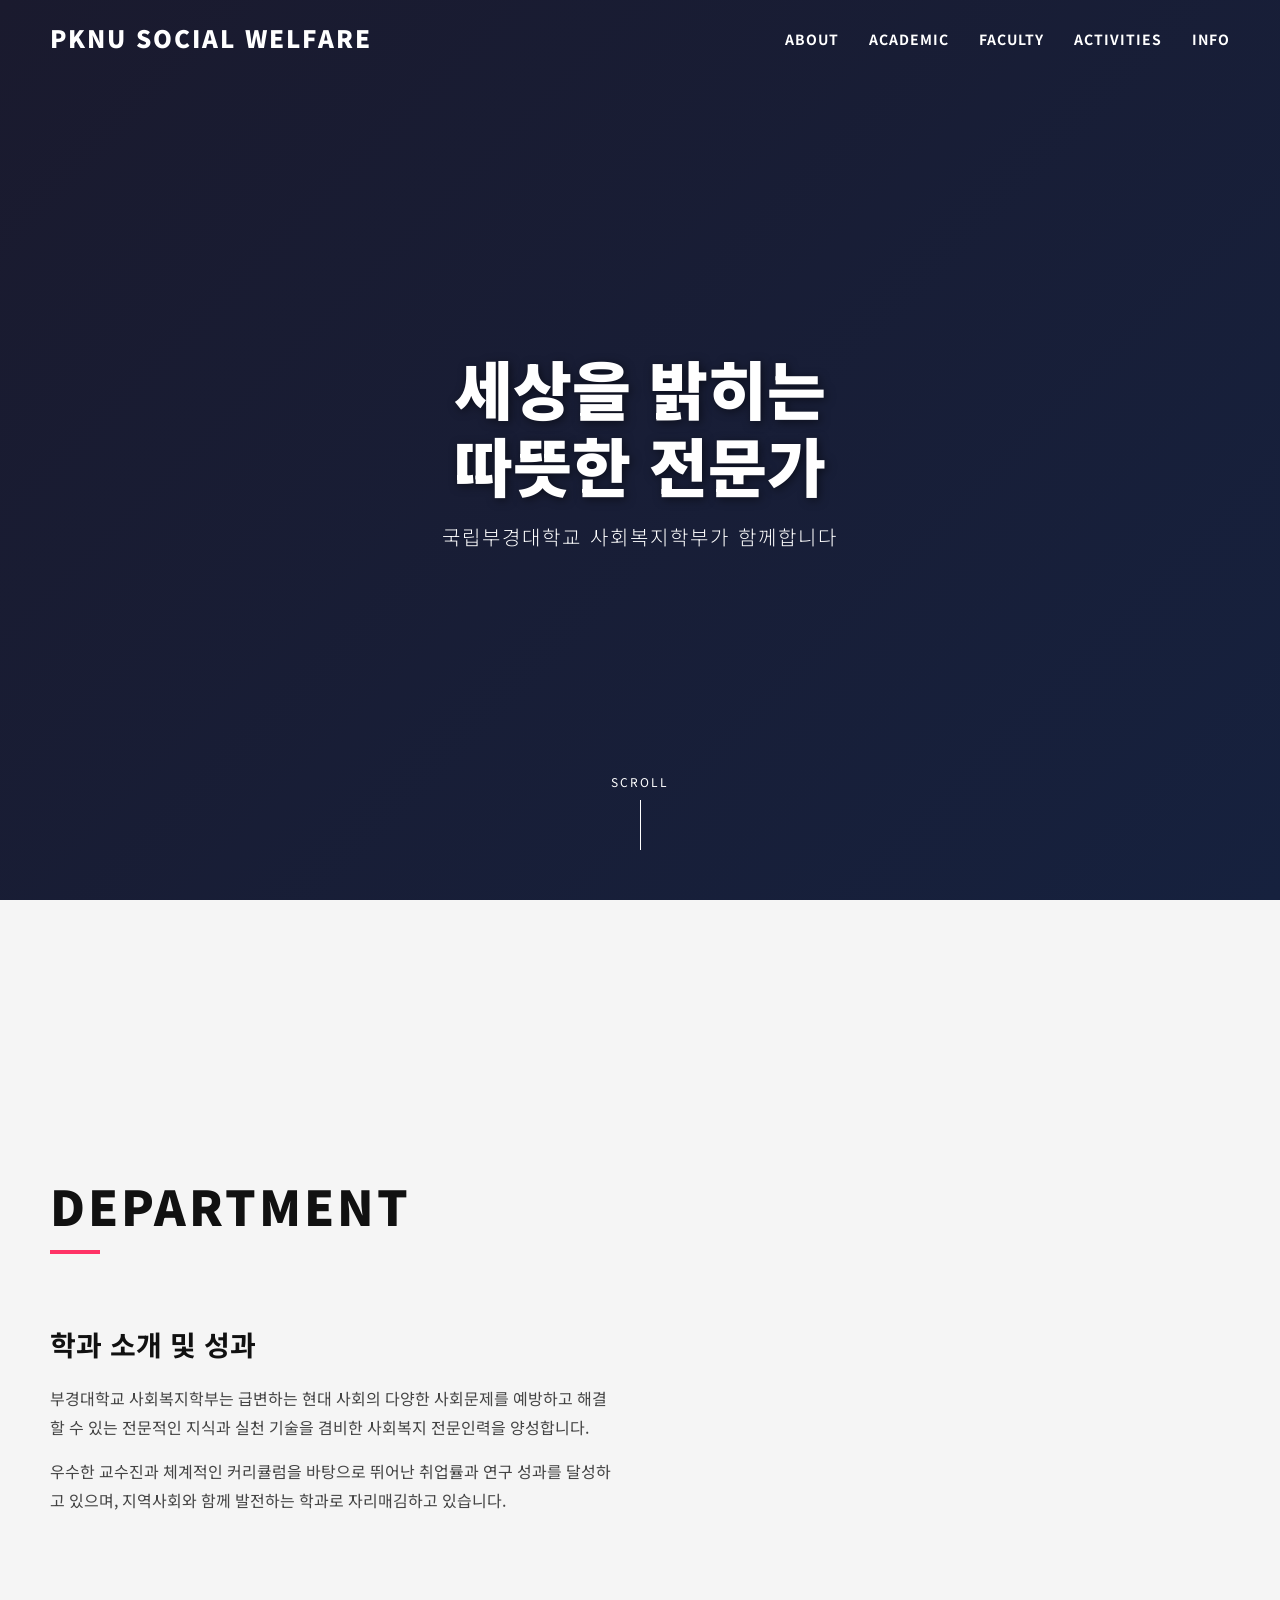
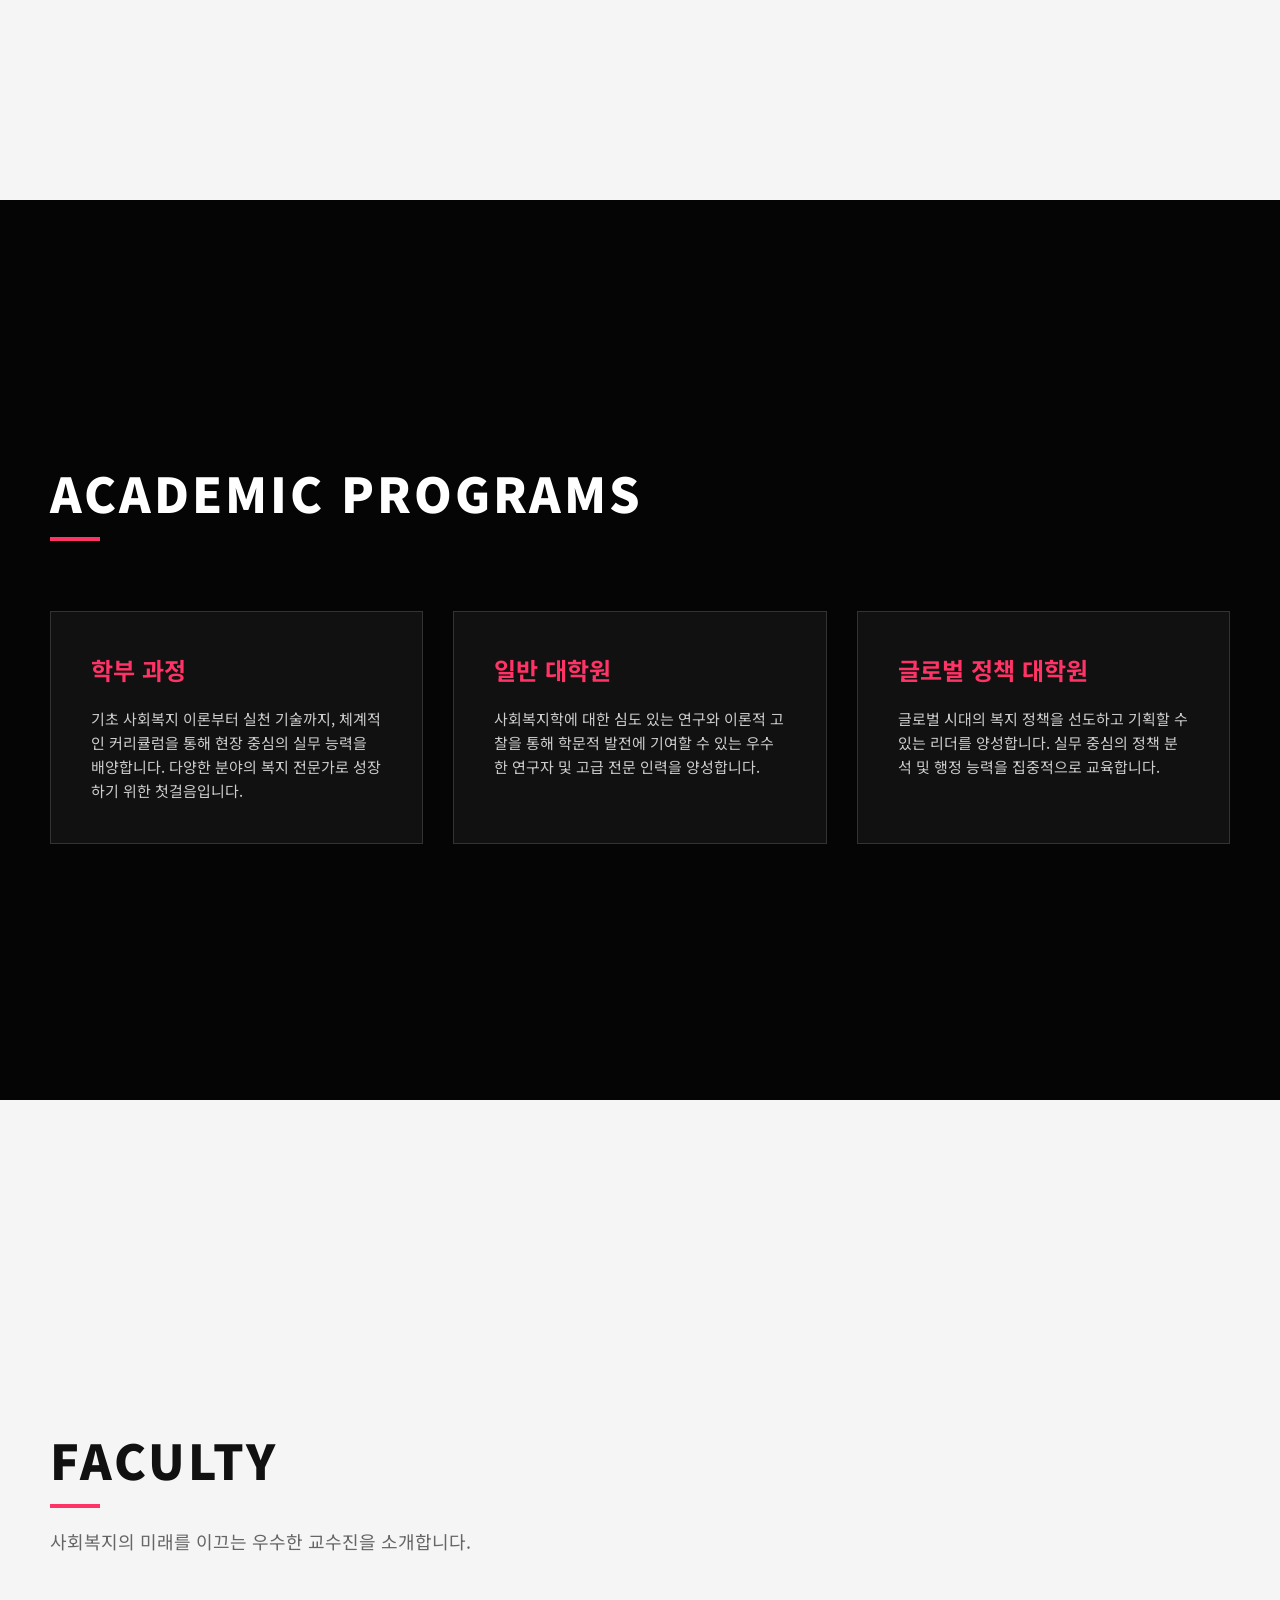
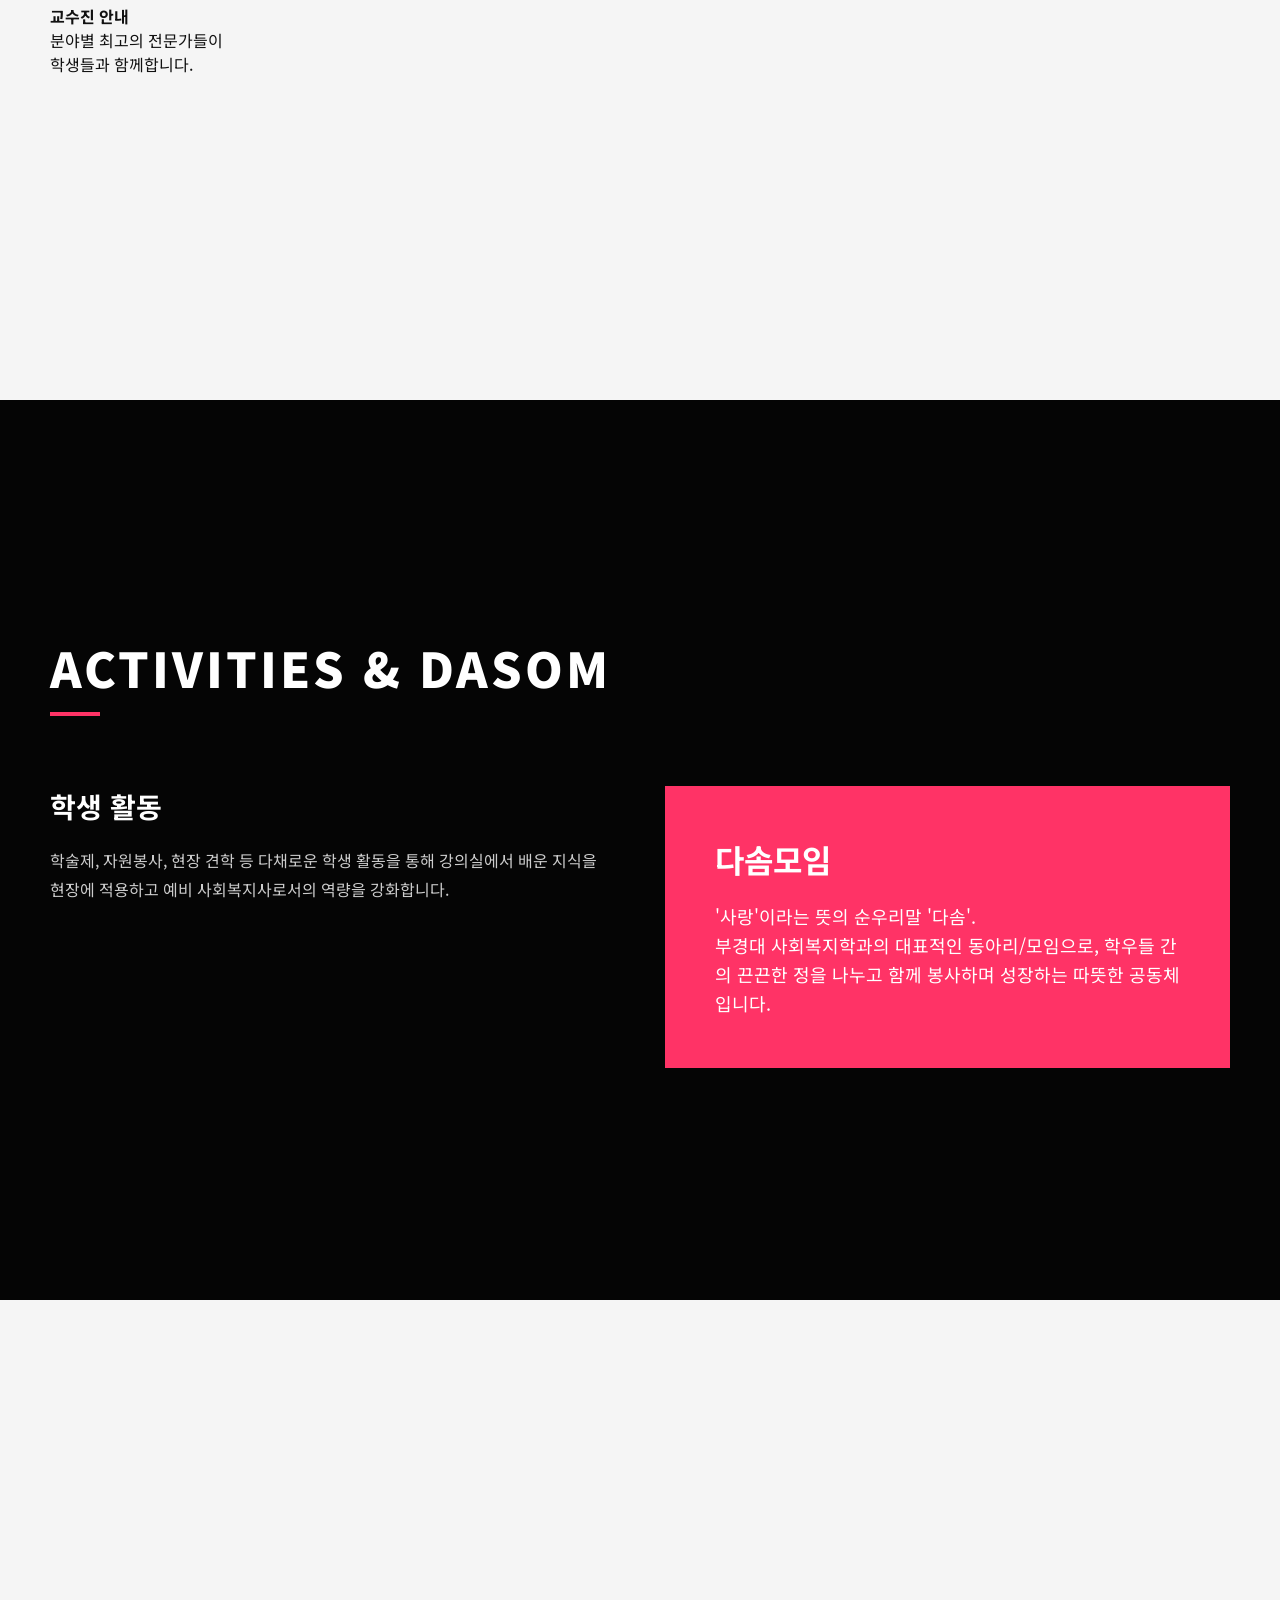
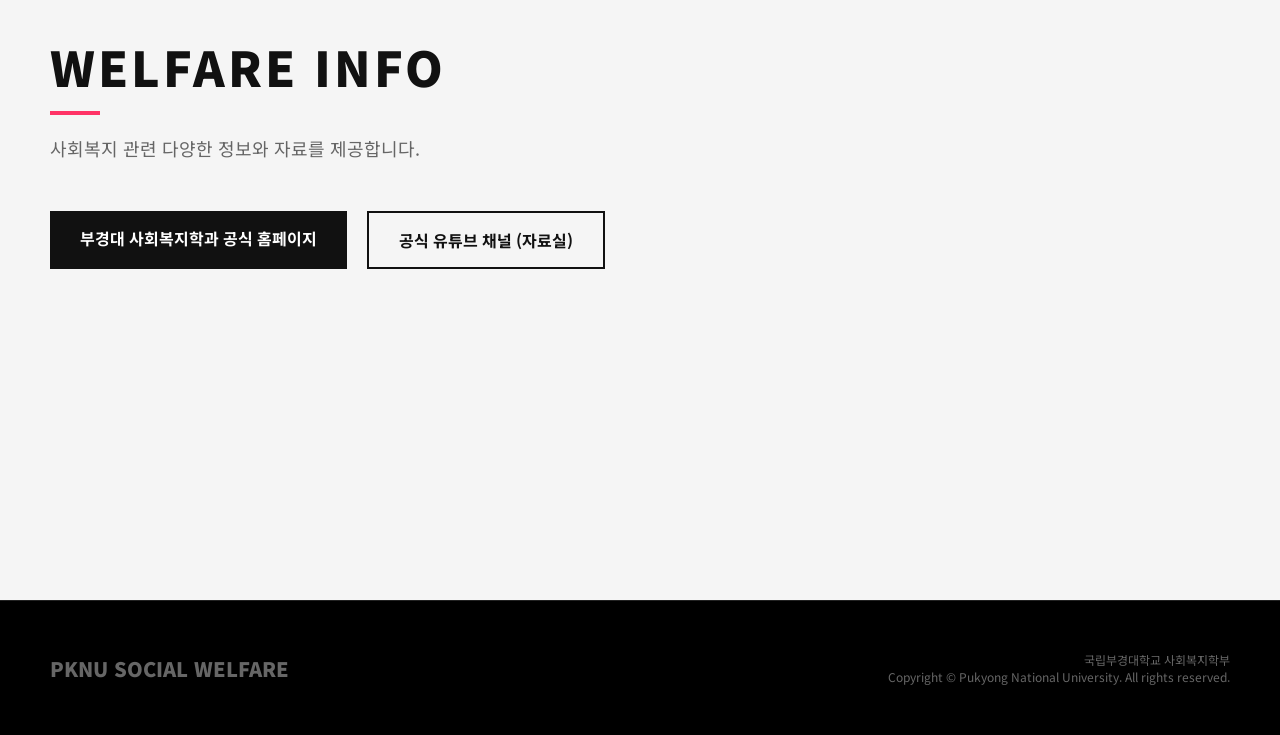
==== index.html @ 61a60b7b "Add files via upload" ====
<!DOCTYPE html>
<html lang="ko">
<head>
    <meta charset="UTF-8">
    <meta name="viewport" content="width=device-width, initial-scale=1.0">
    <title>부경대학교 사회복지학부</title>
    <link rel="stylesheet" href="styles.css">
    <link href="https://fonts.googleapis.com/css2?family=Noto+Sans+KR:wght@300;400;700;900&display=swap" rel="stylesheet">
</head>
<body>
    <header id="header">
        <div class="logo">
            <a href="#">PKNU SOCIAL WELFARE</a>
        </div>
        <nav>
            <ul>
                <li><a href="#about">ABOUT</a></li>
                <li><a href="#academic">ACADEMIC</a></li>
                <li><a href="#faculty">FACULTY</a></li>
                <li><a href="#activities">ACTIVITIES</a></li>
                <li><a href="#info">INFO</a></li>
            </ul>
        </nav>
    </header>

    <section id="hero" class="section dark-section">
        <div class="hero-content">
            <h1>세상을 밝히는<br>따뜻한 전문가</h1>
            <p>국립부경대학교 사회복지학부가 함께합니다</p>
            <div class="scroll-indicator">
                <span>SCROLL</span>
                <div class="line"></div>
            </div>
        </div>
    </section>

    <section id="about" class="section light-section">
        <div class="container">
            <h2 class="section-title">DEPARTMENT</h2>
            <div class="content-grid">
                <div class="text-block">
                    <h3>학과 소개 및 성과</h3>
                    <p>부경대학교 사회복지학부는 급변하는 현대 사회의 다양한 사회문제를 예방하고 해결할 수 있는 전문적인 지식과 실천 기술을 겸비한 사회복지 전문인력을 양성합니다.</p>
                    <p>우수한 교수진과 체계적인 커리큘럼을 바탕으로 뛰어난 취업률과 연구 성과를 달성하고 있으며, 지역사회와 함께 발전하는 학과로 자리매김하고 있습니다.</p>
                </div>
            </div>
        </div>
    </section>

    <section id="academic" class="section dark-section">
        <div class="container">
            <h2 class="section-title">ACADEMIC PROGRAMS</h2>
            <div class="cards">
                <div class="card">
                    <h3>학부 과정</h3>
                    <p>기초 사회복지 이론부터 실천 기술까지, 체계적인 커리큘럼을 통해 현장 중심의 실무 능력을 배양합니다. 다양한 분야의 복지 전문가로 성장하기 위한 첫걸음입니다.</p>
                </div>
                <div class="card">
                    <h3>일반 대학원</h3>
                    <p>사회복지학에 대한 심도 있는 연구와 이론적 고찰을 통해 학문적 발전에 기여할 수 있는 우수한 연구자 및 고급 전문 인력을 양성합니다.</p>
                </div>
                <div class="card">
                    <h3>글로벌 정책 대학원</h3>
                    <p>글로벌 시대의 복지 정책을 선도하고 기획할 수 있는 리더를 양성합니다. 실무 중심의 정책 분석 및 행정 능력을 집중적으로 교육합니다.</p>
                </div>
            </div>
        </div>
    </section>

    <section id="faculty" class="section light-section">
        <div class="container">
            <h2 class="section-title">FACULTY</h2>
            <p class="section-subtitle">사회복지의 미래를 이끄는 우수한 교수진을 소개합니다.</p>
            <div class="faculty-grid">
                <div class="faculty-member">
                    <h4>교수진 안내</h4>
                    <p>분야별 최고의 전문가들이<br>학생들과 함께합니다.</p>
                </div>
            </div>
        </div>
    </section>

    <section id="activities" class="section dark-section">
        <div class="container">
            <h2 class="section-title">ACTIVITIES & DASOM</h2>
            <div class="content-split">
                <div class="split-left">
                    <h3>학생 활동</h3>
                    <p>학술제, 자원봉사, 현장 견학 등 다채로운 학생 활동을 통해 강의실에서 배운 지식을 현장에 적용하고 예비 사회복지사로서의 역량을 강화합니다.</p>
                </div>
                <div class="split-right highlight-box">
                    <h3>다솜모임</h3>
                    <p>'사랑'이라는 뜻의 순우리말 '다솜'.<br>부경대 사회복지학과의 대표적인 동아리/모임으로, 학우들 간의 끈끈한 정을 나누고 함께 봉사하며 성장하는 따뜻한 공동체입니다.</p>
                </div>
            </div>
        </div>
    </section>

    <section id="info" class="section light-section">
        <div class="container">
            <h2 class="section-title">WELFARE INFO</h2>
            <p class="section-subtitle">사회복지 관련 다양한 정보와 자료를 제공합니다.</p>
            <div class="info-links">
                <a href="https://icms.pknu.ac.kr/ps1/1" target="_blank" class="btn">부경대 사회복지학과 공식 홈페이지</a>
                <a href="https://www.youtube.com/@ps1pknu" target="_blank" class="btn btn-outline">공식 유튜브 채널 (자료실)</a>
            </div>
        </div>
    </section>

    <footer>
        <div class="footer-content">
            <div class="footer-logo">PKNU SOCIAL WELFARE</div>
            <div class="footer-info">
                <p>국립부경대학교 사회복지학부</p>
                <p>Copyright © Pukyong National University. All rights reserved.</p>
            </div>
        </div>
    </footer>

    <script src="script.js"></script>
</body>
</html>
---- styles.css ----
* {
    margin: 0;
    padding: 0;
    box-sizing: border-box;
    font-family: 'Noto Sans KR', sans-serif;
}

body {
    background-color: #000;
    color: #fff;
    overflow-x: hidden;
}

a {
    text-decoration: none;
    color: inherit;
}

/* Header */
header {
    position: fixed;
    top: 0;
    width: 100%;
    padding: 20px 50px;
    display: flex;
    justify-content: space-between;
    align-items: center;
    z-index: 1000;
    transition: background 0.3s, padding 0.3s;
}

header.scrolled {
    background-color: rgba(0, 0, 0, 0.9);
    padding: 15px 50px;
    border-bottom: 1px solid #333;
}

.logo a {
    font-size: 24px;
    font-weight: 900;
    letter-spacing: 2px;
}

nav ul {
    list-style: none;
    display: flex;
    gap: 30px;
}

nav ul li a {
    font-size: 14px;
    font-weight: 700;
    letter-spacing: 1px;
    position: relative;
    padding-bottom: 5px;
}

nav ul li a::after {
    content: '';
    position: absolute;
    bottom: 0;
    left: 0;
    width: 0;
    height: 2px;
    background-color: #ff3366;
    transition: width 0.3s ease;
}

nav ul li a:hover::after {
    width: 100%;
}

/* Sections */
.section {
    min-height: 100vh;
    padding: 100px 50px;
    display: flex;
    flex-direction: column;
    justify-content: center;
}

.dark-section {
    background-color: #050505;
    color: #fff;
}

.light-section {
    background-color: #f5f5f5;
    color: #111;
}

.container {
    max-width: 1200px;
    margin: 0 auto;
    width: 100%;
}

.section-title {
    font-size: 48px;
    font-weight: 900;
    margin-bottom: 20px;
    letter-spacing: 3px;
    position: relative;
    display: inline-block;
}

.section-title::after {
    content: '';
    display: block;
    width: 50px;
    height: 4px;
    background-color: #ff3366;
    margin-top: 10px;
}

.section-subtitle {
    font-size: 18px;
    margin-bottom: 50px;
    color: #666;
}

/* Hero Section */
#hero {
    position: relative;
    background: linear-gradient(135deg, #1a1a2e 0%, #16213e 100%);
    text-align: center;
}

.hero-content h1 {
    font-size: 64px;
    font-weight: 900;
    line-height: 1.2;
    margin-bottom: 20px;
    text-shadow: 2px 2px 10px rgba(0,0,0,0.5);
}

.hero-content p {
    font-size: 20px;
    font-weight: 300;
    letter-spacing: 2px;
}

.scroll-indicator {
    position: absolute;
    bottom: 50px;
    left: 50%;
    transform: translateX(-50%);
    display: flex;
    flex-direction: column;
    align-items: center;
    gap: 10px;
}

.scroll-indicator span {
    font-size: 12px;
    letter-spacing: 2px;
}

.scroll-indicator .line {
    width: 1px;
    height: 50px;
    background-color: #fff;
    animation: scroll 2s infinite;
}

@keyframes scroll {
    0% { transform: scaleY(0); transform-origin: top; }
    50% { transform: scaleY(1); transform-origin: top; }
    50.1% { transform: scaleY(1); transform-origin: bottom; }
    100% { transform: scaleY(0); transform-origin: bottom; }
}

/* Cards (Academic) */
.cards {
    display: grid;
    grid-template-columns: repeat(auto-fit, minmax(300px, 1fr));
    gap: 30px;
    margin-top: 50px;
}

.card {
    background-color: #111;
    padding: 40px;
    border: 1px solid #333;
    transition: transform 0.3s, border-color 0.3s;
}

.card:hover {
    transform: translateY(-10px);
    border-color: #ff3366;
}

.card h3 {
    font-size: 24px;
    margin-bottom: 20px;
    color: #ff3366;
}

.card p {
    font-size: 15px;
    line-height: 1.6;
    color: #ccc;
}

/* Content Grid & Split */
.content-grid, .content-split {
    display: grid;
    grid-template-columns: 1fr 1fr;
    gap: 50px;
    margin-top: 50px;
}

.text-block h3, .split-left h3 {
    font-size: 28px;
    margin-bottom: 20px;
}

.text-block p, .split-left p {
    font-size: 16px;
    line-height: 1.8;
    margin-bottom: 15px;
    color: #444;
}

.dark-section .split-left p {
    color: #ccc;
}

.highlight-box {
    background-color: #ff3366;
    color: #fff;
    padding: 50px;
    display: flex;
    flex-direction: column;
    justify-content: center;
}

.highlight-box h3 {
    font-size: 32px;
    margin-bottom: 20px;
}

.highlight-box p {
    font-size: 18px;
    line-height: 1.6;
}

/* Info Links */
.info-links {
    display: flex;
    gap: 20px;
    margin-top: 30px;
}

.btn {
    display: inline-block;
    padding: 15px 30px;
    background-color: #111;
    color: #fff;
    font-weight: 700;
    transition: background 0.3s;
}

.btn:hover {
    background-color: #ff3366;
}

.btn-outline {
    background-color: transparent;
    border: 2px solid #111;
    color: #111;
}

.btn-outline:hover {
    background-color: #111;
    color: #fff;
}

/* Footer */
footer {
    background-color: #000;
    padding: 50px;
    border-top: 1px solid #222;
}

.footer-content {
    max-width: 1200px;
    margin: 0 auto;
    display: flex;
    justify-content: space-between;
    align-items: center;
}

.footer-logo {
    font-size: 20px;
    font-weight: 900;
    color: #666;
}

.footer-info p {
    font-size: 12px;
    color: #666;
    text-align: right;
}

@media (max-width: 768px) {
    .content-grid, .content-split {
        grid-template-columns: 1fr;
    }
    .hero-content h1 {
        font-size: 40px;
    }
    nav ul {
        display: none; /* simple mobile */
    }
}
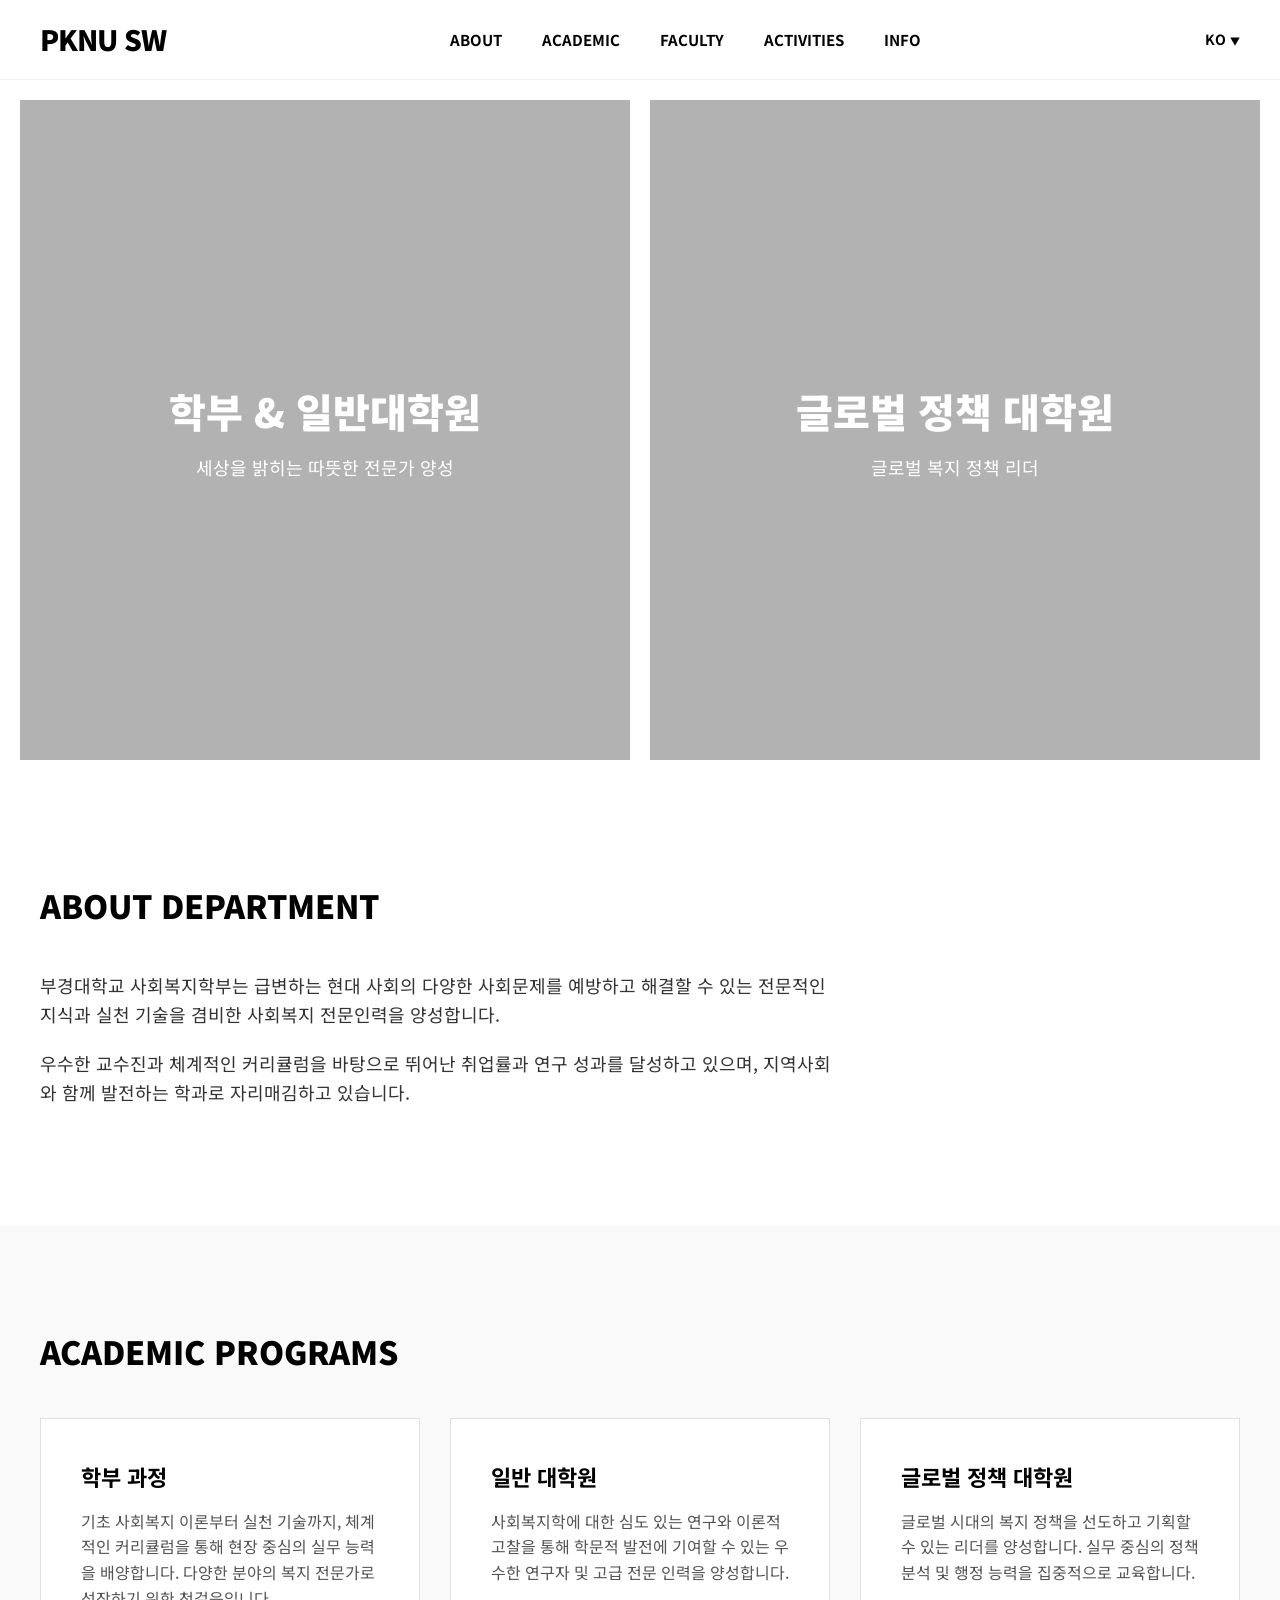
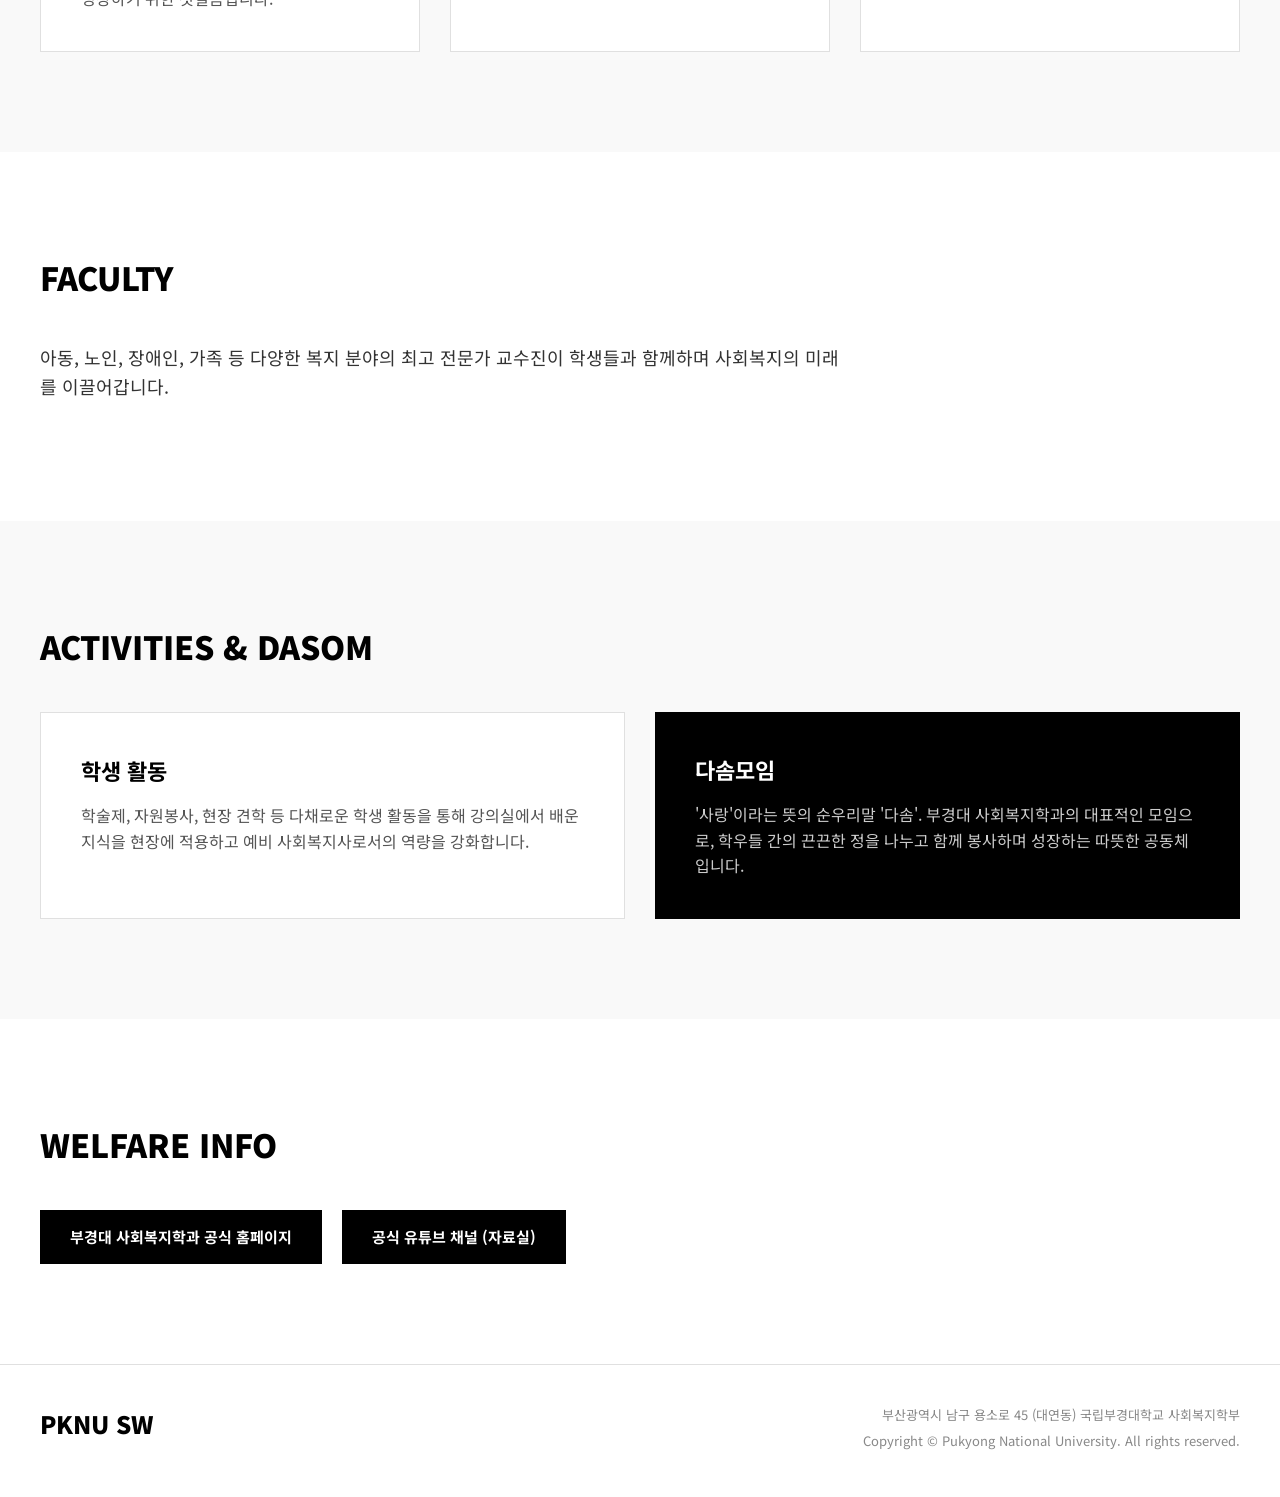
==== commit 343832b9: "Add files via upload" ====
--- a/index.html
+++ b/index.html
@@ -3,14 +3,15 @@
 <head>
     <meta charset="UTF-8">
     <meta name="viewport" content="width=device-width, initial-scale=1.0">
-    <title>부경대학교 사회복지학부</title>
+    <title>부경대학교 사회복지학과</title>
     <link rel="stylesheet" href="styles.css">
-    <link href="https://fonts.googleapis.com/css2?family=Noto+Sans+KR:wght@300;400;700;900&display=swap" rel="stylesheet">
+    <link href="https://fonts.googleapis.com/css2?family=Noto+Sans+KR:wght@400;700;900&display=swap" rel="stylesheet">
 </head>
 <body>
+    <!-- Header -->
     <header id="header">
         <div class="logo">
-            <a href="#">PKNU SOCIAL WELFARE</a>
+            <a href="#">PKNU SW</a>
         </div>
         <nav>
             <ul>
@@ -21,36 +22,43 @@
                 <li><a href="#info">INFO</a></li>
             </ul>
         </nav>
+        <div class="lang">
+            <a href="#">KO <span>▼</span></a>
+        </div>
     </header>
 
-    <section id="hero" class="section dark-section">
-        <div class="hero-content">
-            <h1>세상을 밝히는<br>따뜻한 전문가</h1>
-            <p>국립부경대학교 사회복지학부가 함께합니다</p>
-            <div class="scroll-indicator">
-                <span>SCROLL</span>
-                <div class="line"></div>
+    <!-- Main Visual Grid (YG Style) -->
+    <section id="visual" class="hero-grid">
+        <div class="hero-item left-item">
+            <div class="hero-text">
+                <h2>학부 & 일반대학원</h2>
+                <p>세상을 밝히는 따뜻한 전문가 양성</p>
+            </div>
+        </div>
+        <div class="hero-item right-item">
+            <div class="hero-text">
+                <h2>글로벌 정책 대학원</h2>
+                <p>글로벌 복지 정책 리더</p>
             </div>
         </div>
     </section>
 
-    <section id="about" class="section light-section">
+    <!-- About Section -->
+    <section id="about" class="section">
         <div class="container">
-            <h2 class="section-title">DEPARTMENT</h2>
-            <div class="content-grid">
-                <div class="text-block">
-                    <h3>학과 소개 및 성과</h3>
-                    <p>부경대학교 사회복지학부는 급변하는 현대 사회의 다양한 사회문제를 예방하고 해결할 수 있는 전문적인 지식과 실천 기술을 겸비한 사회복지 전문인력을 양성합니다.</p>
-                    <p>우수한 교수진과 체계적인 커리큘럼을 바탕으로 뛰어난 취업률과 연구 성과를 달성하고 있으며, 지역사회와 함께 발전하는 학과로 자리매김하고 있습니다.</p>
-                </div>
+            <h2 class="section-title">ABOUT DEPARTMENT</h2>
+            <div class="content-text">
+                <p>부경대학교 사회복지학부는 급변하는 현대 사회의 다양한 사회문제를 예방하고 해결할 수 있는 전문적인 지식과 실천 기술을 겸비한 사회복지 전문인력을 양성합니다.</p>
+                <p>우수한 교수진과 체계적인 커리큘럼을 바탕으로 뛰어난 취업률과 연구 성과를 달성하고 있으며, 지역사회와 함께 발전하는 학과로 자리매김하고 있습니다.</p>
             </div>
         </div>
     </section>
 
-    <section id="academic" class="section dark-section">
+    <!-- Academic Section -->
+    <section id="academic" class="section bg-light">
         <div class="container">
             <h2 class="section-title">ACADEMIC PROGRAMS</h2>
-            <div class="cards">
+            <div class="grid-3">
                 <div class="card">
                     <h3>학부 과정</h3>
                     <p>기초 사회복지 이론부터 실천 기술까지, 체계적인 커리큘럼을 통해 현장 중심의 실무 능력을 배양합니다. 다양한 분야의 복지 전문가로 성장하기 위한 첫걸음입니다.</p>
@@ -67,51 +75,52 @@
         </div>
     </section>
 
-    <section id="faculty" class="section light-section">
+    <!-- Faculty Section -->
+    <section id="faculty" class="section">
         <div class="container">
             <h2 class="section-title">FACULTY</h2>
-            <p class="section-subtitle">사회복지의 미래를 이끄는 우수한 교수진을 소개합니다.</p>
-            <div class="faculty-grid">
-                <div class="faculty-member">
-                    <h4>교수진 안내</h4>
-                    <p>분야별 최고의 전문가들이<br>학생들과 함께합니다.</p>
+            <div class="faculty-wrapper">
+                <div class="content-text">
+                    <p>아동, 노인, 장애인, 가족 등 다양한 복지 분야의 최고 전문가 교수진이 학생들과 함께하며 사회복지의 미래를 이끌어갑니다.</p>
                 </div>
             </div>
         </div>
     </section>
 
-    <section id="activities" class="section dark-section">
+    <!-- Activities & Dasom -->
+    <section id="activities" class="section bg-light">
         <div class="container">
             <h2 class="section-title">ACTIVITIES & DASOM</h2>
-            <div class="content-split">
-                <div class="split-left">
+            <div class="grid-2">
+                <div class="card">
                     <h3>학생 활동</h3>
                     <p>학술제, 자원봉사, 현장 견학 등 다채로운 학생 활동을 통해 강의실에서 배운 지식을 현장에 적용하고 예비 사회복지사로서의 역량을 강화합니다.</p>
                 </div>
-                <div class="split-right highlight-box">
+                <div class="card dark-card">
                     <h3>다솜모임</h3>
-                    <p>'사랑'이라는 뜻의 순우리말 '다솜'.<br>부경대 사회복지학과의 대표적인 동아리/모임으로, 학우들 간의 끈끈한 정을 나누고 함께 봉사하며 성장하는 따뜻한 공동체입니다.</p>
+                    <p>'사랑'이라는 뜻의 순우리말 '다솜'. 부경대 사회복지학과의 대표적인 모임으로, 학우들 간의 끈끈한 정을 나누고 함께 봉사하며 성장하는 따뜻한 공동체입니다.</p>
                 </div>
             </div>
         </div>
     </section>
 
-    <section id="info" class="section light-section">
+    <!-- Info Section -->
+    <section id="info" class="section">
         <div class="container">
             <h2 class="section-title">WELFARE INFO</h2>
-            <p class="section-subtitle">사회복지 관련 다양한 정보와 자료를 제공합니다.</p>
             <div class="info-links">
                 <a href="https://icms.pknu.ac.kr/ps1/1" target="_blank" class="btn">부경대 사회복지학과 공식 홈페이지</a>
-                <a href="https://www.youtube.com/@ps1pknu" target="_blank" class="btn btn-outline">공식 유튜브 채널 (자료실)</a>
+                <a href="https://www.youtube.com/@ps1pknu" target="_blank" class="btn">공식 유튜브 채널 (자료실)</a>
             </div>
         </div>
     </section>
 
+    <!-- Footer -->
     <footer>
         <div class="footer-content">
-            <div class="footer-logo">PKNU SOCIAL WELFARE</div>
+            <div class="footer-logo">PKNU SW</div>
             <div class="footer-info">
-                <p>국립부경대학교 사회복지학부</p>
+                <p>부산광역시 남구 용소로 45 (대연동) 국립부경대학교 사회복지학부</p>
                 <p>Copyright © Pukyong National University. All rights reserved.</p>
             </div>
         </div>
--- a/styles.css
+++ b/styles.css
@@ -6,9 +6,9 @@
 }
 
 body {
-    background-color: #000;
-    color: #fff;
-    overflow-x: hidden;
+    background-color: #ffffff;
+    color: #000000;
+    line-height: 1.6;
 }
 
 a {
@@ -21,296 +21,235 @@
     position: fixed;
     top: 0;
     width: 100%;
-    padding: 20px 50px;
+    height: 80px;
+    background-color: #ffffff;
     display: flex;
     justify-content: space-between;
     align-items: center;
+    padding: 0 40px;
     z-index: 1000;
-    transition: background 0.3s, padding 0.3s;
-}
-
-header.scrolled {
-    background-color: rgba(0, 0, 0, 0.9);
-    padding: 15px 50px;
-    border-bottom: 1px solid #333;
+    border-bottom: 1px solid #f0f0f0;
 }
 
 .logo a {
-    font-size: 24px;
-    font-weight: 900;
-    letter-spacing: 2px;
+    font-size: 28px;
+    font-weight: 900;
+    letter-spacing: -1px;
+}
+
+nav {
+    flex: 1;
+    display: flex;
+    justify-content: center;
 }
 
 nav ul {
     list-style: none;
     display: flex;
+    gap: 40px;
+}
+
+nav ul li a {
+    font-size: 15px;
+    font-weight: 700;
+    text-transform: uppercase;
+}
+
+nav ul li a:hover {
+    color: #666;
+}
+
+.lang {
+    font-size: 14px;
+    font-weight: 700;
+}
+
+.lang span {
+    font-size: 10px;
+}
+
+/* Hero Grid (YG Style) */
+.hero-grid {
+    display: flex;
+    margin-top: 80px; /* offset for fixed header */
+    height: 700px;
+    gap: 20px;
+    padding: 20px;
+}
+
+.hero-item {
+    flex: 1;
+    position: relative;
+    background-color: #f5f5f5;
+    display: flex;
+    align-items: center;
+    justify-content: center;
+    overflow: hidden;
+    background-size: cover;
+    background-position: center;
+}
+
+/* Placeholders for images since we don't have real photos */
+.left-item {
+    background: linear-gradient(rgba(0,0,0,0.3), rgba(0,0,0,0.3)), url('https://images.unsplash.com/photo-1523050854058-8df90110c9f1?auto=format&fit=crop&q=80');
+    background-size: cover;
+    background-position: center;
+}
+
+.right-item {
+    background: linear-gradient(rgba(0,0,0,0.3), rgba(0,0,0,0.3)), url('https://images.unsplash.com/photo-1523240795612-9a054b0db644?auto=format&fit=crop&q=80');
+    background-size: cover;
+    background-position: center;
+}
+
+.hero-text {
+    text-align: center;
+    color: #fff;
+    z-index: 2;
+}
+
+.hero-text h2 {
+    font-size: 40px;
+    font-weight: 900;
+    margin-bottom: 10px;
+    text-transform: uppercase;
+}
+
+.hero-text p {
+    font-size: 18px;
+    font-weight: 400;
+}
+
+/* Standard Sections (Scroll Down Type) */
+.section {
+    padding: 100px 40px;
+}
+
+.bg-light {
+    background-color: #f9f9f9;
+}
+
+.container {
+    max-width: 1400px;
+    margin: 0 auto;
+}
+
+.section-title {
+    font-size: 32px;
+    font-weight: 900;
+    margin-bottom: 40px;
+    text-transform: uppercase;
+}
+
+.content-text p {
+    font-size: 18px;
+    color: #333;
+    margin-bottom: 20px;
+    max-width: 800px;
+}
+
+/* Grids */
+.grid-3 {
+    display: grid;
+    grid-template-columns: repeat(3, 1fr);
     gap: 30px;
 }
 
-nav ul li a {
-    font-size: 14px;
-    font-weight: 700;
-    letter-spacing: 1px;
-    position: relative;
-    padding-bottom: 5px;
-}
-
-nav ul li a::after {
-    content: '';
-    position: absolute;
-    bottom: 0;
-    left: 0;
-    width: 0;
-    height: 2px;
-    background-color: #ff3366;
-    transition: width 0.3s ease;
-}
-
-nav ul li a:hover::after {
-    width: 100%;
-}
-
-/* Sections */
-.section {
-    min-height: 100vh;
-    padding: 100px 50px;
-    display: flex;
-    flex-direction: column;
-    justify-content: center;
-}
-
-.dark-section {
-    background-color: #050505;
+.grid-2 {
+    display: grid;
+    grid-template-columns: repeat(2, 1fr);
+    gap: 30px;
+}
+
+.card {
+    background-color: #fff;
+    padding: 40px;
+    border: 1px solid #e0e0e0;
+}
+
+.card h3 {
+    font-size: 22px;
+    font-weight: 700;
+    margin-bottom: 15px;
+}
+
+.card p {
+    font-size: 16px;
+    color: #555;
+}
+
+.dark-card {
+    background-color: #000;
     color: #fff;
-}
-
-.light-section {
-    background-color: #f5f5f5;
-    color: #111;
-}
-
-.container {
-    max-width: 1200px;
-    margin: 0 auto;
-    width: 100%;
-}
-
-.section-title {
-    font-size: 48px;
-    font-weight: 900;
-    margin-bottom: 20px;
-    letter-spacing: 3px;
-    position: relative;
-    display: inline-block;
-}
-
-.section-title::after {
-    content: '';
-    display: block;
-    width: 50px;
-    height: 4px;
-    background-color: #ff3366;
-    margin-top: 10px;
-}
-
-.section-subtitle {
-    font-size: 18px;
-    margin-bottom: 50px;
-    color: #666;
-}
-
-/* Hero Section */
-#hero {
-    position: relative;
-    background: linear-gradient(135deg, #1a1a2e 0%, #16213e 100%);
-    text-align: center;
-}
-
-.hero-content h1 {
-    font-size: 64px;
-    font-weight: 900;
-    line-height: 1.2;
-    margin-bottom: 20px;
-    text-shadow: 2px 2px 10px rgba(0,0,0,0.5);
-}
-
-.hero-content p {
-    font-size: 20px;
-    font-weight: 300;
-    letter-spacing: 2px;
-}
-
-.scroll-indicator {
-    position: absolute;
-    bottom: 50px;
-    left: 50%;
-    transform: translateX(-50%);
-    display: flex;
-    flex-direction: column;
-    align-items: center;
-    gap: 10px;
-}
-
-.scroll-indicator span {
-    font-size: 12px;
-    letter-spacing: 2px;
-}
-
-.scroll-indicator .line {
-    width: 1px;
-    height: 50px;
-    background-color: #fff;
-    animation: scroll 2s infinite;
-}
-
-@keyframes scroll {
-    0% { transform: scaleY(0); transform-origin: top; }
-    50% { transform: scaleY(1); transform-origin: top; }
-    50.1% { transform: scaleY(1); transform-origin: bottom; }
-    100% { transform: scaleY(0); transform-origin: bottom; }
-}
-
-/* Cards (Academic) */
-.cards {
-    display: grid;
-    grid-template-columns: repeat(auto-fit, minmax(300px, 1fr));
-    gap: 30px;
-    margin-top: 50px;
-}
-
-.card {
-    background-color: #111;
-    padding: 40px;
-    border: 1px solid #333;
-    transition: transform 0.3s, border-color 0.3s;
-}
-
-.card:hover {
-    transform: translateY(-10px);
-    border-color: #ff3366;
-}
-
-.card h3 {
-    font-size: 24px;
-    margin-bottom: 20px;
-    color: #ff3366;
-}
-
-.card p {
-    font-size: 15px;
-    line-height: 1.6;
+    border: none;
+}
+
+.dark-card p {
     color: #ccc;
-}
-
-/* Content Grid & Split */
-.content-grid, .content-split {
-    display: grid;
-    grid-template-columns: 1fr 1fr;
-    gap: 50px;
-    margin-top: 50px;
-}
-
-.text-block h3, .split-left h3 {
-    font-size: 28px;
-    margin-bottom: 20px;
-}
-
-.text-block p, .split-left p {
-    font-size: 16px;
-    line-height: 1.8;
-    margin-bottom: 15px;
-    color: #444;
-}
-
-.dark-section .split-left p {
-    color: #ccc;
-}
-
-.highlight-box {
-    background-color: #ff3366;
-    color: #fff;
-    padding: 50px;
-    display: flex;
-    flex-direction: column;
-    justify-content: center;
-}
-
-.highlight-box h3 {
-    font-size: 32px;
-    margin-bottom: 20px;
-}
-
-.highlight-box p {
-    font-size: 18px;
-    line-height: 1.6;
 }
 
 /* Info Links */
 .info-links {
     display: flex;
     gap: 20px;
-    margin-top: 30px;
 }
 
 .btn {
     display: inline-block;
     padding: 15px 30px;
-    background-color: #111;
+    background-color: #000;
     color: #fff;
-    font-weight: 700;
-    transition: background 0.3s;
+    font-size: 15px;
+    font-weight: 700;
+    text-transform: uppercase;
 }
 
 .btn:hover {
-    background-color: #ff3366;
-}
-
-.btn-outline {
-    background-color: transparent;
-    border: 2px solid #111;
-    color: #111;
-}
-
-.btn-outline:hover {
-    background-color: #111;
-    color: #fff;
+    background-color: #333;
 }
 
 /* Footer */
 footer {
-    background-color: #000;
-    padding: 50px;
-    border-top: 1px solid #222;
+    background-color: #fff;
+    border-top: 1px solid #e0e0e0;
+    padding: 40px;
 }
 
 .footer-content {
-    max-width: 1200px;
+    max-width: 1400px;
     margin: 0 auto;
     display: flex;
     justify-content: space-between;
-    align-items: center;
+    align-items: flex-start;
 }
 
 .footer-logo {
-    font-size: 20px;
-    font-weight: 900;
-    color: #666;
+    font-size: 24px;
+    font-weight: 900;
+}
+
+.footer-info {
+    text-align: right;
 }
 
 .footer-info p {
-    font-size: 12px;
-    color: #666;
-    text-align: right;
-}
-
-@media (max-width: 768px) {
-    .content-grid, .content-split {
+    font-size: 13px;
+    color: #888;
+    margin-bottom: 5px;
+}
+
+@media (max-width: 1024px) {
+    .hero-grid {
+        flex-direction: column;
+        height: auto;
+    }
+    .hero-item {
+        height: 400px;
+    }
+    .grid-3, .grid-2 {
         grid-template-columns: 1fr;
     }
-    .hero-content h1 {
-        font-size: 40px;
-    }
     nav ul {
-        display: none; /* simple mobile */
-    }
-}
+        gap: 20px;
+    }
+}
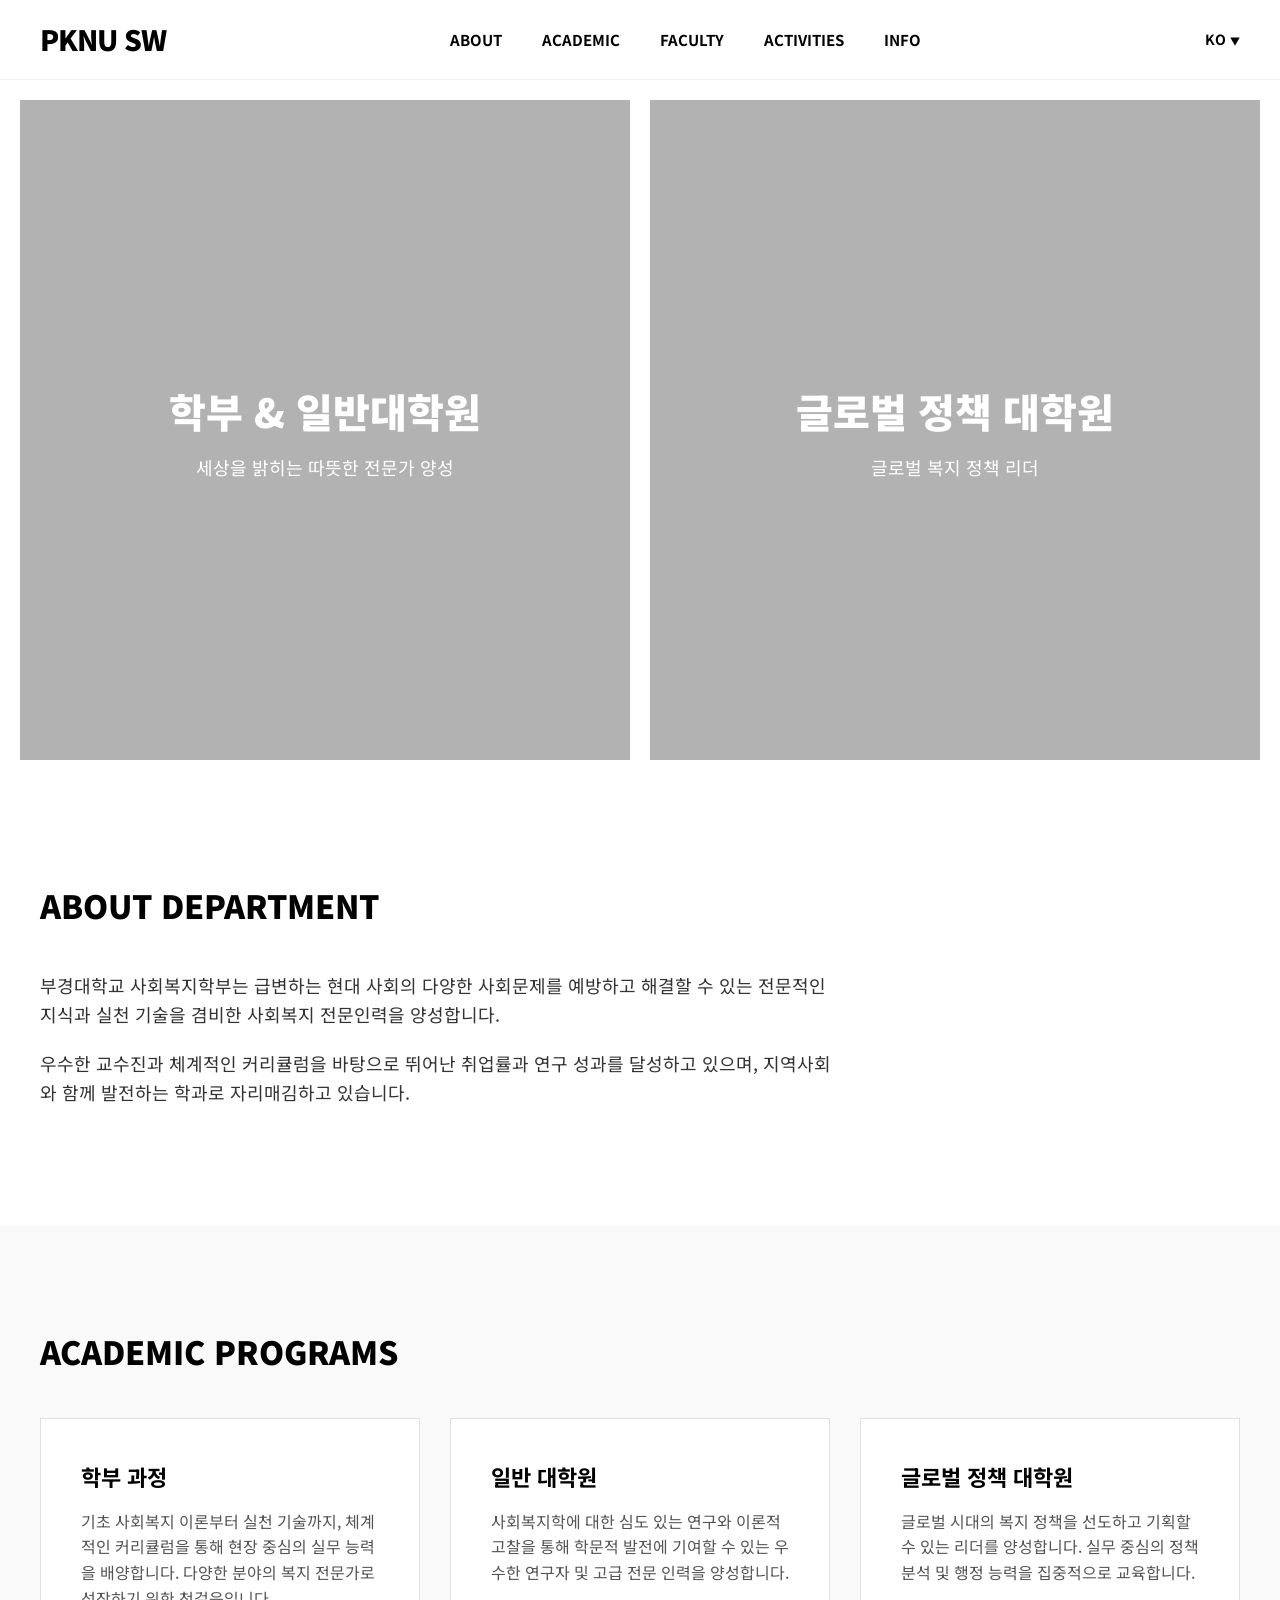
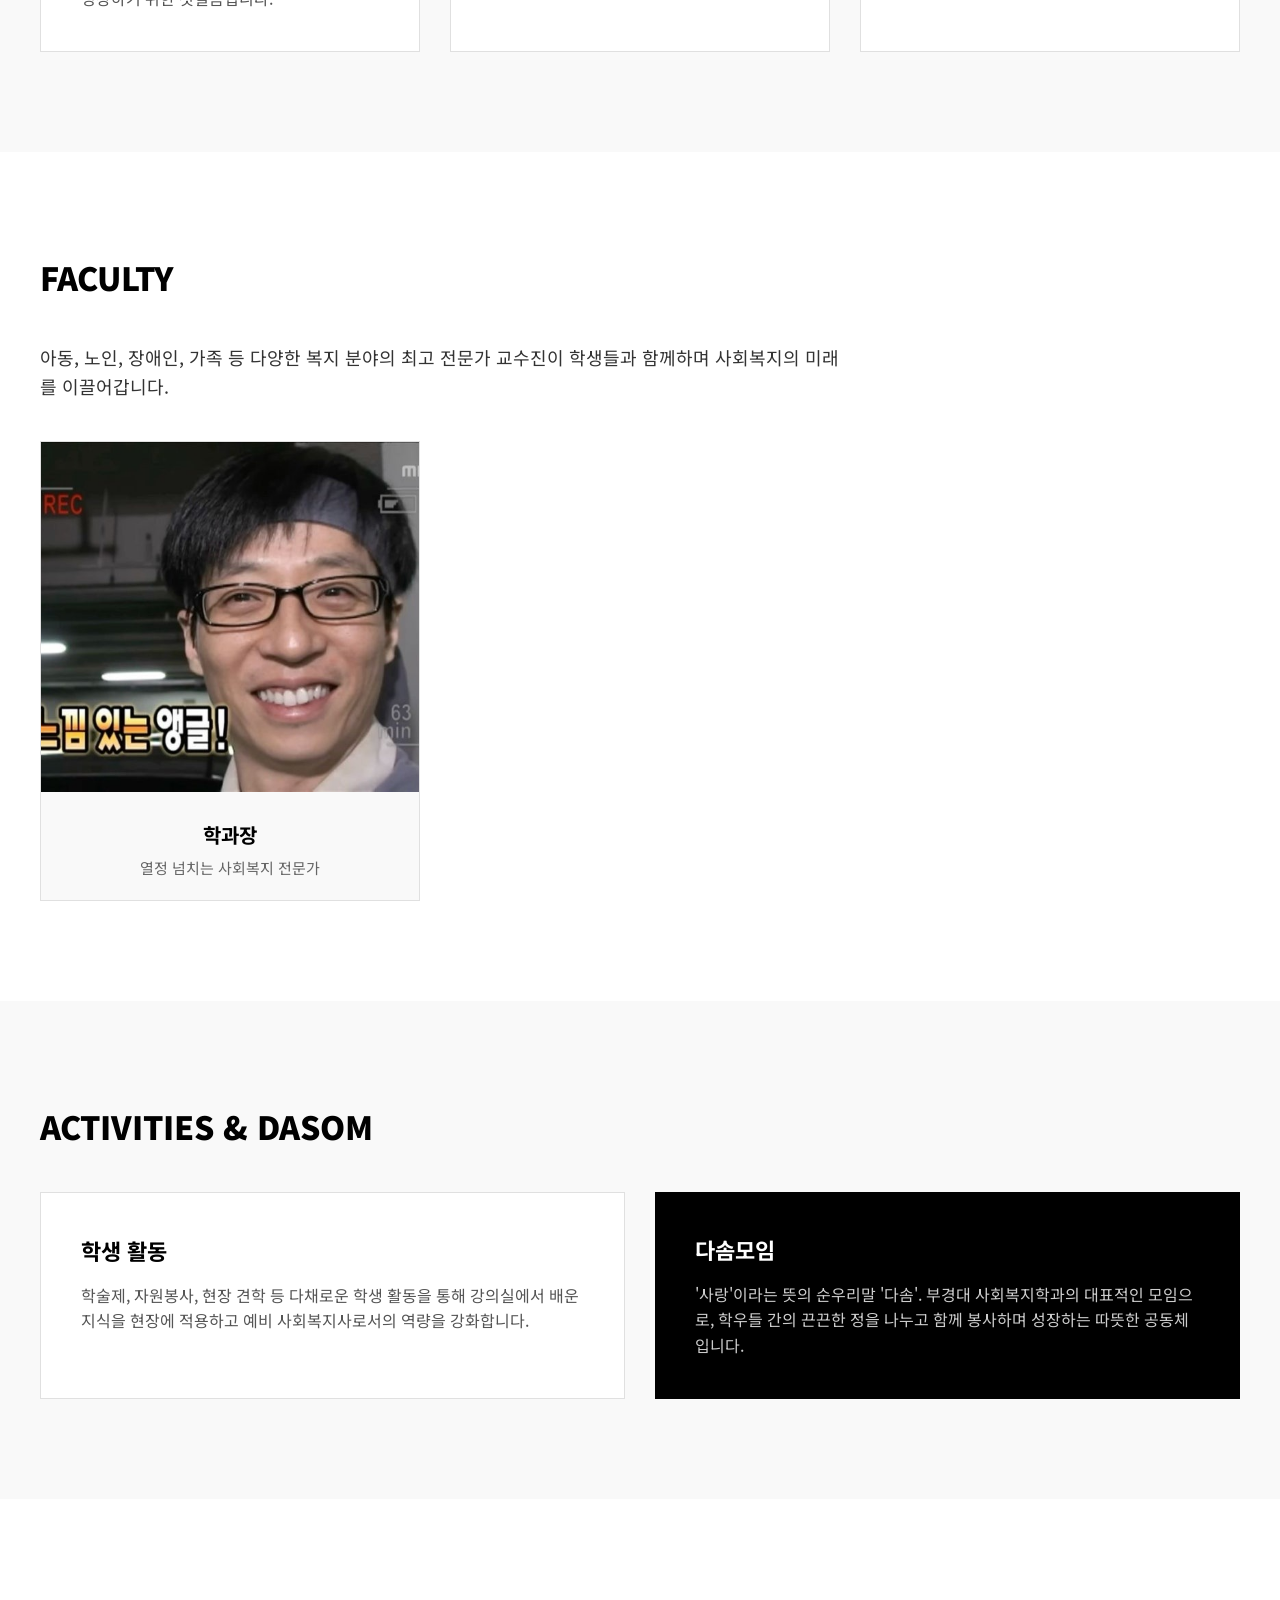
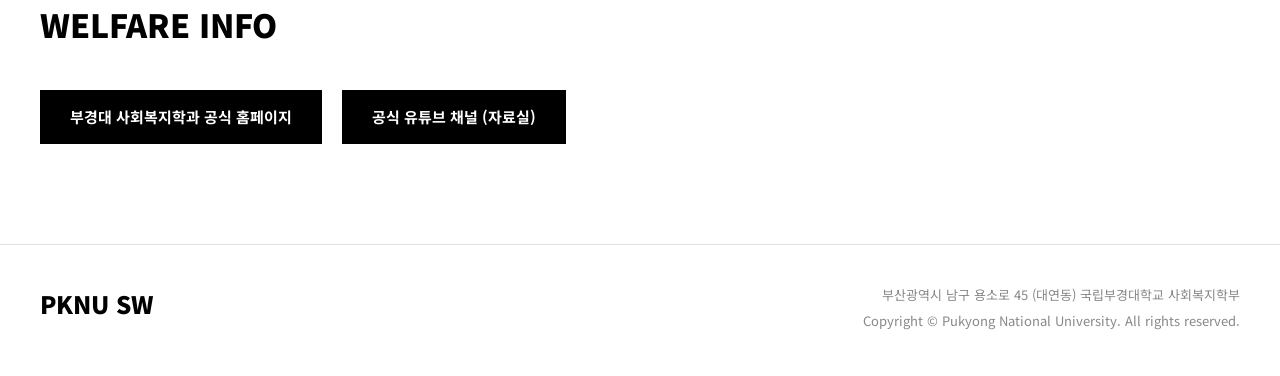
==== commit 16dc4b99: "Add files via upload" ====
--- a/index.html
+++ b/index.html
@@ -79,9 +79,16 @@
     <section id="faculty" class="section">
         <div class="container">
             <h2 class="section-title">FACULTY</h2>
-            <div class="faculty-wrapper">
-                <div class="content-text">
-                    <p>아동, 노인, 장애인, 가족 등 다양한 복지 분야의 최고 전문가 교수진이 학생들과 함께하며 사회복지의 미래를 이끌어갑니다.</p>
+            <div class="content-text" style="margin-bottom: 40px;">
+                <p>아동, 노인, 장애인, 가족 등 다양한 복지 분야의 최고 전문가 교수진이 학생들과 함께하며 사회복지의 미래를 이끌어갑니다.</p>
+            </div>
+            <div class="faculty-grid">
+                <div class="faculty-card">
+                    <img src="profile.jpg" alt="교수님 사진">
+                    <div class="faculty-info">
+                        <h3>학과장</h3>
+                        <p>열정 넘치는 사회복지 전문가</p>
+                    </div>
                 </div>
             </div>
         </div>
--- a/styles.css
+++ b/styles.css
@@ -253,3 +253,39 @@
         gap: 20px;
     }
 }
+
+/* Faculty Image Styles */
+.faculty-grid {
+    display: grid;
+    grid-template-columns: repeat(auto-fill, minmax(300px, 1fr));
+    gap: 30px;
+}
+
+.faculty-card {
+    background-color: #f9f9f9;
+    border: 1px solid #e0e0e0;
+    overflow: hidden;
+    text-align: center;
+}
+
+.faculty-card img {
+    width: 100%;
+    height: 350px;
+    object-fit: cover;
+    object-position: top;
+}
+
+.faculty-info {
+    padding: 20px;
+}
+
+.faculty-info h3 {
+    font-size: 20px;
+    font-weight: 700;
+    margin-bottom: 5px;
+}
+
+.faculty-info p {
+    font-size: 15px;
+    color: #666;
+}
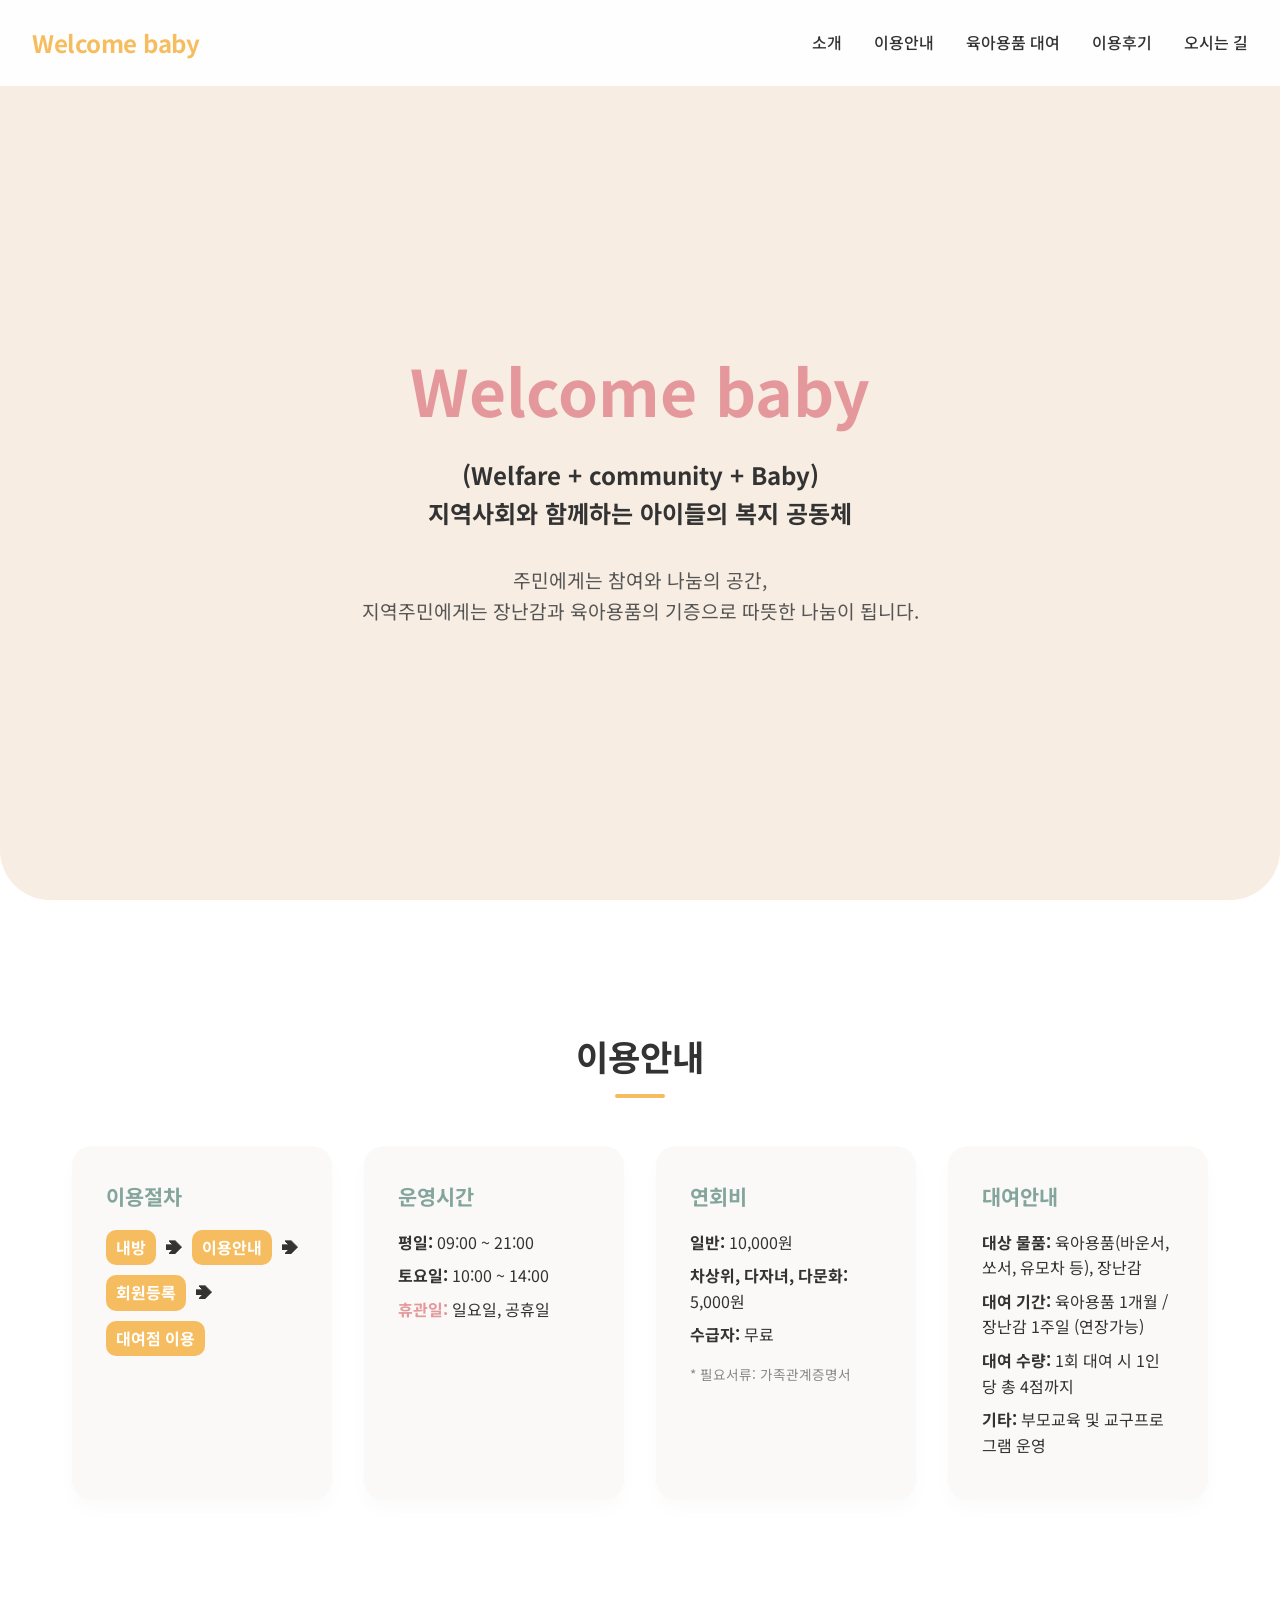
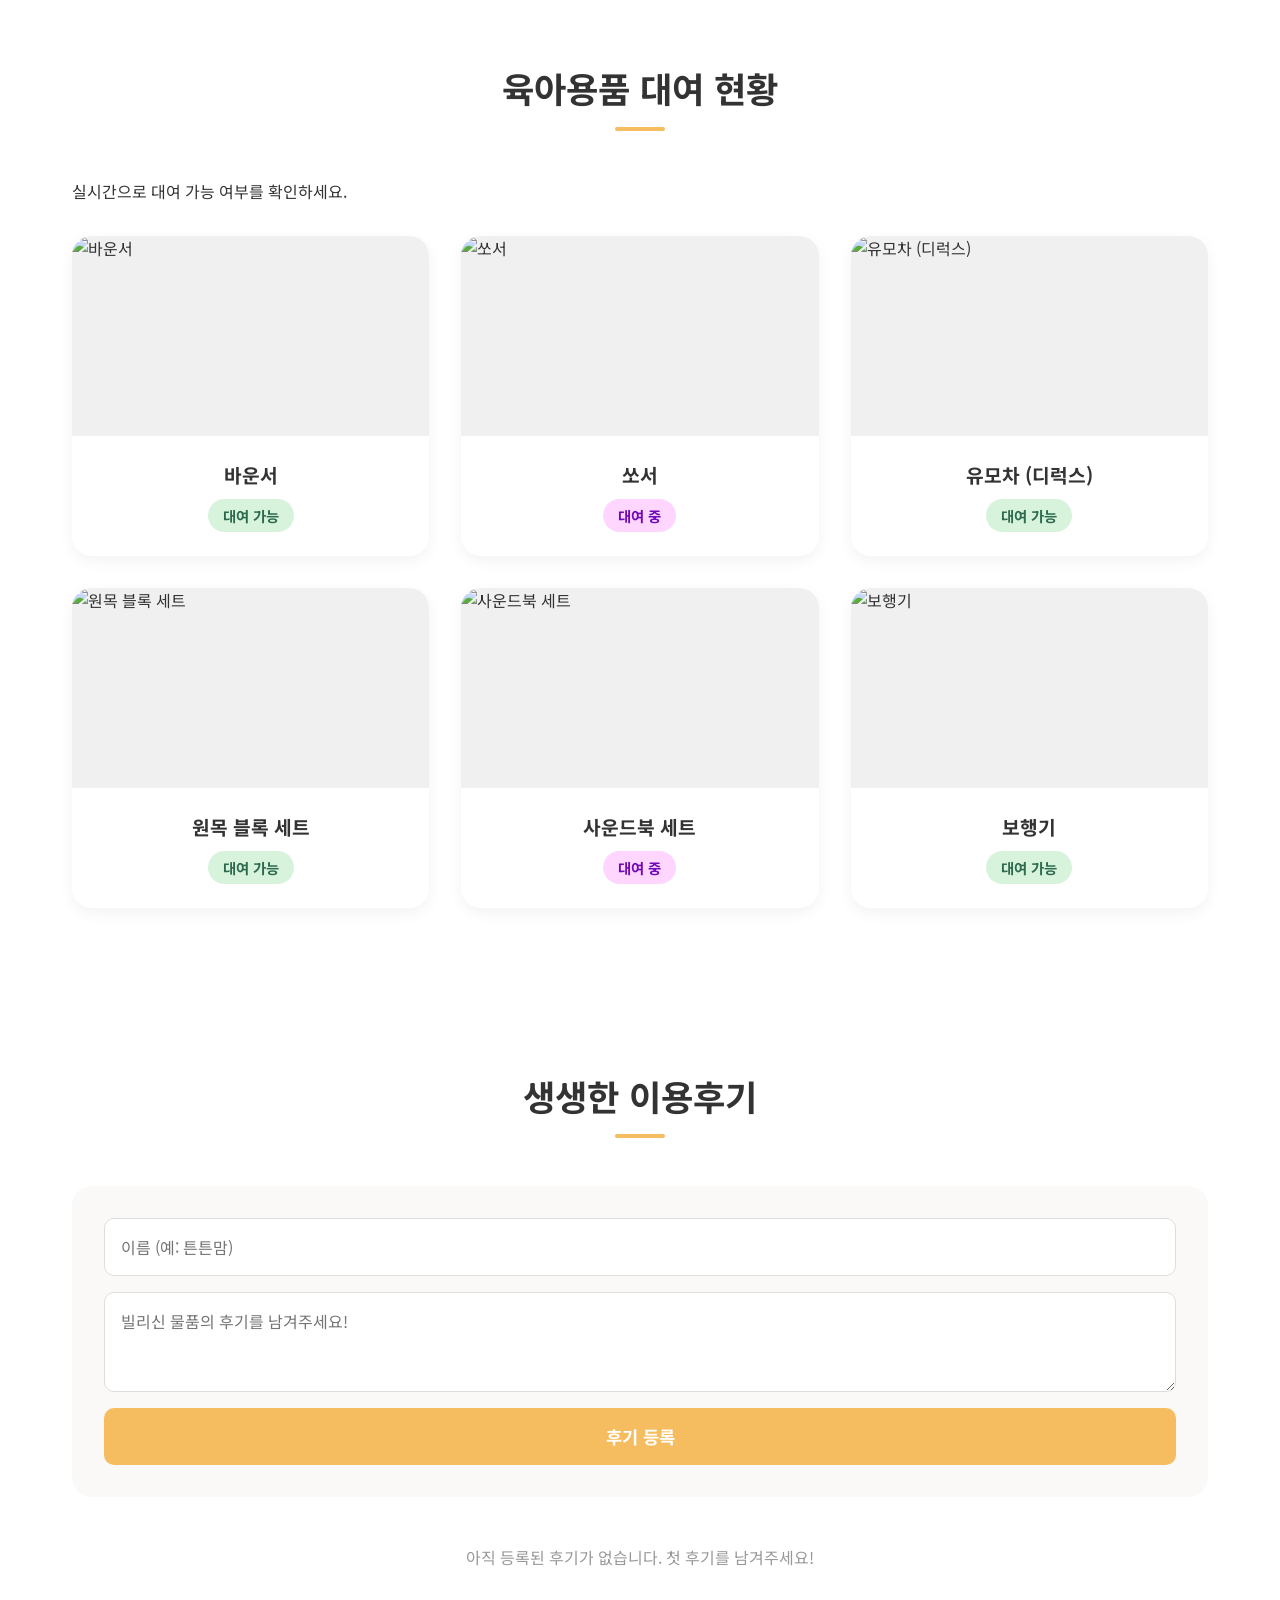
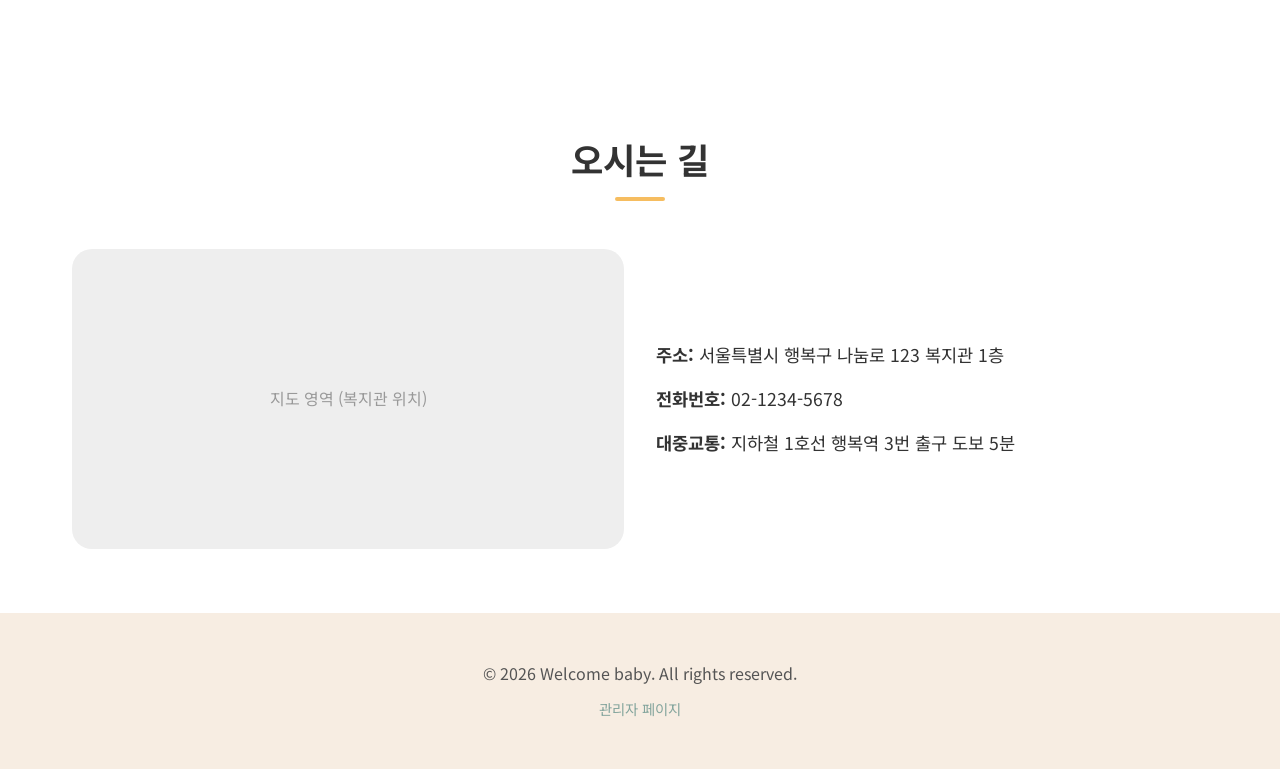
==== commit d44867f4: "Add files via upload" ====
--- a/index.html
+++ b/index.html
@@ -3,134 +3,117 @@
 <head>
     <meta charset="UTF-8">
     <meta name="viewport" content="width=device-width, initial-scale=1.0">
-    <title>부경대학교 사회복지학과</title>
-    <link rel="stylesheet" href="styles.css">
-    <link href="https://fonts.googleapis.com/css2?family=Noto+Sans+KR:wght@400;700;900&display=swap" rel="stylesheet">
+    <title>Welcome baby - 지역사회와 함께하는 아이들의 복지 공동체</title>
+    <link rel="stylesheet" href="style.css">
 </head>
 <body>
-    <!-- Header -->
-    <header id="header">
-        <div class="logo">
-            <a href="#">PKNU SW</a>
-        </div>
+    <header>
+        <div class="logo">Welcome baby</div>
         <nav>
             <ul>
-                <li><a href="#about">ABOUT</a></li>
-                <li><a href="#academic">ACADEMIC</a></li>
-                <li><a href="#faculty">FACULTY</a></li>
-                <li><a href="#activities">ACTIVITIES</a></li>
-                <li><a href="#info">INFO</a></li>
+                <li><a href="#intro">소개</a></li>
+                <li><a href="#guide">이용안내</a></li>
+                <li><a href="#items">육아용품 대여</a></li>
+                <li><a href="#reviews">이용후기</a></li>
+                <li><a href="#location">오시는 길</a></li>
             </ul>
         </nav>
-        <div class="lang">
-            <a href="#">KO <span>▼</span></a>
-        </div>
     </header>
 
-    <!-- Main Visual Grid (YG Style) -->
-    <section id="visual" class="hero-grid">
-        <div class="hero-item left-item">
-            <div class="hero-text">
-                <h2>학부 & 일반대학원</h2>
-                <p>세상을 밝히는 따뜻한 전문가 양성</p>
+    <main>
+        <!-- Intro Section -->
+        <section id="intro" class="hero-section">
+            <div class="hero-content">
+                <h1>Welcome baby</h1>
+                <p class="subtitle">(Welfare + community + Baby)<br>지역사회와 함께하는 아이들의 복지 공동체</p>
+                <p class="desc">주민에게는 참여와 나눔의 공간,<br>지역주민에게는 장난감과 육아용품의 기증으로 따뜻한 나눔이 됩니다.</p>
             </div>
-        </div>
-        <div class="hero-item right-item">
-            <div class="hero-text">
-                <h2>글로벌 정책 대학원</h2>
-                <p>글로벌 복지 정책 리더</p>
-            </div>
-        </div>
-    </section>
+        </section>
 
-    <!-- About Section -->
-    <section id="about" class="section">
-        <div class="container">
-            <h2 class="section-title">ABOUT DEPARTMENT</h2>
-            <div class="content-text">
-                <p>부경대학교 사회복지학부는 급변하는 현대 사회의 다양한 사회문제를 예방하고 해결할 수 있는 전문적인 지식과 실천 기술을 겸비한 사회복지 전문인력을 양성합니다.</p>
-                <p>우수한 교수진과 체계적인 커리큘럼을 바탕으로 뛰어난 취업률과 연구 성과를 달성하고 있으며, 지역사회와 함께 발전하는 학과로 자리매김하고 있습니다.</p>
-            </div>
-        </div>
-    </section>
+        <!-- Guide Section -->
+        <section id="guide" class="guide-section">
+            <h2>이용안내</h2>
+            
+            <div class="guide-cards">
+                <div class="card">
+                    <h3>이용절차</h3>
+                    <div class="step-flow">
+                        <span>내방</span> ➔ <span>이용안내</span> ➔ <span>회원등록</span> ➔ <span>대여점 이용</span>
+                    </div>
+                </div>
 
-    <!-- Academic Section -->
-    <section id="academic" class="section bg-light">
-        <div class="container">
-            <h2 class="section-title">ACADEMIC PROGRAMS</h2>
-            <div class="grid-3">
                 <div class="card">
-                    <h3>학부 과정</h3>
-                    <p>기초 사회복지 이론부터 실천 기술까지, 체계적인 커리큘럼을 통해 현장 중심의 실무 능력을 배양합니다. 다양한 분야의 복지 전문가로 성장하기 위한 첫걸음입니다.</p>
+                    <h3>운영시간</h3>
+                    <ul>
+                        <li><strong>평일:</strong> 09:00 ~ 21:00</li>
+                        <li><strong>토요일:</strong> 10:00 ~ 14:00</li>
+                        <li><strong class="highlight">휴관일:</strong> 일요일, 공휴일</li>
+                    </ul>
                 </div>
+
                 <div class="card">
-                    <h3>일반 대학원</h3>
-                    <p>사회복지학에 대한 심도 있는 연구와 이론적 고찰을 통해 학문적 발전에 기여할 수 있는 우수한 연구자 및 고급 전문 인력을 양성합니다.</p>
+                    <h3>연회비</h3>
+                    <ul>
+                        <li><strong>일반:</strong> 10,000원</li>
+                        <li><strong>차상위, 다자녀, 다문화:</strong> 5,000원</li>
+                        <li><strong>수급자:</strong> 무료</li>
+                    </ul>
+                    <p class="note">* 필요서류: 가족관계증명서</p>
                 </div>
+
                 <div class="card">
-                    <h3>글로벌 정책 대학원</h3>
-                    <p>글로벌 시대의 복지 정책을 선도하고 기획할 수 있는 리더를 양성합니다. 실무 중심의 정책 분석 및 행정 능력을 집중적으로 교육합니다.</p>
+                    <h3>대여안내</h3>
+                    <ul>
+                        <li><strong>대상 물품:</strong> 육아용품(바운서, 쏘서, 유모차 등), 장난감</li>
+                        <li><strong>대여 기간:</strong> 육아용품 1개월 / 장난감 1주일 (연장가능)</li>
+                        <li><strong>대여 수량:</strong> 1회 대여 시 1인당 총 4점까지</li>
+                        <li><strong>기타:</strong> 부모교육 및 교구프로그램 운영</li>
+                    </ul>
                 </div>
             </div>
-        </div>
-    </section>
+        </section>
 
-    <!-- Faculty Section -->
-    <section id="faculty" class="section">
-        <div class="container">
-            <h2 class="section-title">FACULTY</h2>
-            <div class="content-text" style="margin-bottom: 40px;">
-                <p>아동, 노인, 장애인, 가족 등 다양한 복지 분야의 최고 전문가 교수진이 학생들과 함께하며 사회복지의 미래를 이끌어갑니다.</p>
+        <!-- Items Section -->
+        <section id="items" class="items-section">
+            <h2>육아용품 대여 현황</h2>
+            <p>실시간으로 대여 가능 여부를 확인하세요.</p>
+            <div class="item-grid" id="item-grid">
+                <!-- Items will be loaded here via JS -->
             </div>
-            <div class="faculty-grid">
-                <div class="faculty-card">
-                    <img src="profile.jpg" alt="교수님 사진">
-                    <div class="faculty-info">
-                        <h3>학과장</h3>
-                        <p>열정 넘치는 사회복지 전문가</p>
-                    </div>
+        </section>
+
+        <!-- Reviews Section -->
+        <section id="reviews" class="reviews-section">
+            <h2>생생한 이용후기</h2>
+            <div class="review-form">
+                <input type="text" id="reviewer-name" placeholder="이름 (예: 튼튼맘)">
+                <textarea id="review-content" placeholder="빌리신 물품의 후기를 남겨주세요!"></textarea>
+                <button onclick="addReview()">후기 등록</button>
+            </div>
+            <div class="review-list" id="review-list">
+                <!-- Reviews will be loaded here -->
+            </div>
+        </section>
+
+        <!-- Location Section -->
+        <section id="location" class="location-section">
+            <h2>오시는 길</h2>
+            <div class="location-info">
+                <div class="map-placeholder">
+                    <p>지도 영역 (복지관 위치)</p>
+                </div>
+                <div class="address">
+                    <p><strong>주소:</strong> 서울특별시 행복구 나눔로 123 복지관 1층</p>
+                    <p><strong>전화번호:</strong> 02-1234-5678</p>
+                    <p><strong>대중교통:</strong> 지하철 1호선 행복역 3번 출구 도보 5분</p>
                 </div>
             </div>
-        </div>
-    </section>
+        </section>
+    </main>
 
-    <!-- Activities & Dasom -->
-    <section id="activities" class="section bg-light">
-        <div class="container">
-            <h2 class="section-title">ACTIVITIES & DASOM</h2>
-            <div class="grid-2">
-                <div class="card">
-                    <h3>학생 활동</h3>
-                    <p>학술제, 자원봉사, 현장 견학 등 다채로운 학생 활동을 통해 강의실에서 배운 지식을 현장에 적용하고 예비 사회복지사로서의 역량을 강화합니다.</p>
-                </div>
-                <div class="card dark-card">
-                    <h3>다솜모임</h3>
-                    <p>'사랑'이라는 뜻의 순우리말 '다솜'. 부경대 사회복지학과의 대표적인 모임으로, 학우들 간의 끈끈한 정을 나누고 함께 봉사하며 성장하는 따뜻한 공동체입니다.</p>
-                </div>
-            </div>
-        </div>
-    </section>
-
-    <!-- Info Section -->
-    <section id="info" class="section">
-        <div class="container">
-            <h2 class="section-title">WELFARE INFO</h2>
-            <div class="info-links">
-                <a href="https://icms.pknu.ac.kr/ps1/1" target="_blank" class="btn">부경대 사회복지학과 공식 홈페이지</a>
-                <a href="https://www.youtube.com/@ps1pknu" target="_blank" class="btn">공식 유튜브 채널 (자료실)</a>
-            </div>
-        </div>
-    </section>
-
-    <!-- Footer -->
     <footer>
-        <div class="footer-content">
-            <div class="footer-logo">PKNU SW</div>
-            <div class="footer-info">
-                <p>부산광역시 남구 용소로 45 (대연동) 국립부경대학교 사회복지학부</p>
-                <p>Copyright © Pukyong National University. All rights reserved.</p>
-            </div>
-        </div>
+        <p>&copy; 2026 Welcome baby. All rights reserved.</p>
+        <p><a href="admin.html" class="admin-link">관리자 페이지</a></p>
     </footer>
 
     <script src="script.js"></script>
--- a/style.css
+++ b/style.css
@@ -0,0 +1,389 @@
+@import url('https://fonts.googleapis.com/css2?family=Noto+Sans+KR:wght@400;500;700&display=swap');
+
+:root {
+    --primary-color: #f7ede2; /* Soft beige/cream */
+    --secondary-color: #f6bd60; /* Warm yellow/orange */
+    --accent-color: #84a59d; /* Soft green */
+    --text-color: #333333;
+    --bg-color: #ffffff;
+    --card-bg: #faf9f7;
+    --border-radius: 20px;
+}
+
+* {
+    margin: 0;
+    padding: 0;
+    box-sizing: border-box;
+    font-family: 'Noto Sans KR', sans-serif;
+}
+
+body {
+    background-color: var(--bg-color);
+    color: var(--text-color);
+    line-height: 1.6;
+    scroll-behavior: smooth;
+}
+
+/* Header */
+header {
+    position: fixed;
+    top: 0;
+    width: 100%;
+    background-color: rgba(255, 255, 255, 0.95);
+    padding: 1.5rem 2rem;
+    display: flex;
+    justify-content: space-between;
+    align-items: center;
+    z-index: 1000;
+    border-bottom: 2px solid var(--primary-color);
+}
+
+.logo {
+    font-size: 1.5rem;
+    font-weight: 700;
+    color: var(--secondary-color);
+    letter-spacing: -0.5px;
+}
+
+nav ul {
+    list-style: none;
+    display: flex;
+    gap: 2rem;
+}
+
+nav a {
+    text-decoration: none;
+    color: var(--text-color);
+    font-weight: 500;
+    transition: color 0.3s;
+}
+
+nav a:hover {
+    color: var(--secondary-color);
+}
+
+/* Sections Common */
+section {
+    padding: 6rem 2rem 4rem;
+    max-width: 1200px;
+    margin: 0 auto;
+}
+
+h2 {
+    text-align: center;
+    font-size: 2.2rem;
+    margin-bottom: 3rem;
+    color: var(--text-color);
+    position: relative;
+}
+
+h2::after {
+    content: '';
+    display: block;
+    width: 50px;
+    height: 4px;
+    background-color: var(--secondary-color);
+    margin: 10px auto 0;
+    border-radius: 2px;
+}
+
+/* Hero Section */
+.hero-section {
+    min-height: 100vh;
+    display: flex;
+    align-items: center;
+    justify-content: center;
+    text-align: center;
+    background-color: var(--primary-color);
+    border-radius: 0 0 50px 50px;
+    padding-top: 8rem;
+    margin-bottom: 2rem;
+    max-width: 100%;
+}
+
+.hero-content h1 {
+    font-size: 4rem;
+    color: #e5989b;
+    margin-bottom: 1rem;
+}
+
+.hero-content .subtitle {
+    font-size: 1.5rem;
+    font-weight: 700;
+    margin-bottom: 2rem;
+}
+
+.hero-content .desc {
+    font-size: 1.2rem;
+    color: #555;
+}
+
+/* Guide Section */
+.guide-cards {
+    display: grid;
+    grid-template-columns: repeat(auto-fit, minmax(250px, 1fr));
+    gap: 2rem;
+}
+
+.card {
+    background-color: var(--card-bg);
+    padding: 2rem;
+    border-radius: var(--border-radius);
+    box-shadow: 0 10px 20px rgba(0,0,0,0.02);
+    border: 2px solid transparent;
+    transition: transform 0.3s, border-color 0.3s;
+}
+
+.card:hover {
+    transform: translateY(-5px);
+    border-color: var(--secondary-color);
+}
+
+.card h3 {
+    margin-bottom: 1rem;
+    color: var(--accent-color);
+    font-size: 1.3rem;
+}
+
+.card ul {
+    list-style: none;
+}
+
+.card li {
+    margin-bottom: 0.5rem;
+}
+
+.step-flow {
+    display: flex;
+    align-items: center;
+    flex-wrap: wrap;
+    gap: 10px;
+    font-weight: 700;
+}
+
+.step-flow span {
+    background-color: var(--secondary-color);
+    color: white;
+    padding: 5px 10px;
+    border-radius: 10px;
+}
+
+.highlight {
+    color: #e5989b;
+}
+
+.note {
+    font-size: 0.85rem;
+    color: #888;
+    margin-top: 1rem;
+}
+
+/* Items Section */
+.item-grid {
+    display: grid;
+    grid-template-columns: repeat(auto-fill, minmax(280px, 1fr));
+    gap: 2rem;
+    margin-top: 2rem;
+}
+
+.item-card {
+    background-color: white;
+    border-radius: var(--border-radius);
+    overflow: hidden;
+    box-shadow: 0 5px 15px rgba(0,0,0,0.05);
+    position: relative;
+    cursor: pointer;
+}
+
+.item-image-wrapper {
+    position: relative;
+    height: 200px;
+    background-color: #f0f0f0;
+    overflow: hidden;
+}
+
+.item-image-wrapper img {
+    width: 100%;
+    height: 100%;
+    object-fit: cover;
+    transition: transform 0.3s;
+}
+
+.item-card:hover .item-image-wrapper img {
+    transform: scale(1.05);
+}
+
+.item-hover-overlay {
+    position: absolute;
+    top: 0; left: 0; right: 0; bottom: 0;
+    background-color: rgba(246, 189, 96, 0.9);
+    color: white;
+    display: flex;
+    align-items: center;
+    justify-content: center;
+    font-size: 1.5rem;
+    font-weight: 700;
+    opacity: 0;
+    transition: opacity 0.3s;
+}
+
+.item-card:hover .item-hover-overlay {
+    opacity: 1;
+}
+
+.item-info {
+    padding: 1.5rem;
+    text-align: center;
+}
+
+.item-title {
+    font-size: 1.2rem;
+    font-weight: 700;
+    margin-bottom: 0.5rem;
+}
+
+.status-badge {
+    display: inline-block;
+    padding: 5px 15px;
+    border-radius: 20px;
+    font-size: 0.9rem;
+    font-weight: 700;
+}
+
+.status-available {
+    background-color: #d8f3dc;
+    color: #2d6a4f;
+}
+
+.status-rented {
+    background-color: #ffd6ff;
+    color: #7209b7;
+}
+
+/* Reviews Section */
+.review-form {
+    background-color: var(--card-bg);
+    padding: 2rem;
+    border-radius: var(--border-radius);
+    margin-bottom: 3rem;
+    display: flex;
+    flex-direction: column;
+    gap: 1rem;
+}
+
+.review-form input, .review-form textarea {
+    padding: 1rem;
+    border: 1px solid #ddd;
+    border-radius: 10px;
+    font-size: 1rem;
+}
+
+.review-form textarea {
+    resize: vertical;
+    min-height: 100px;
+}
+
+.review-form button {
+    background-color: var(--secondary-color);
+    color: white;
+    border: none;
+    padding: 1rem;
+    border-radius: 10px;
+    font-size: 1.1rem;
+    font-weight: 700;
+    cursor: pointer;
+    transition: background-color 0.3s;
+}
+
+.review-form button:hover {
+    background-color: #e5989b;
+}
+
+.review-list {
+    display: flex;
+    flex-direction: column;
+    gap: 1.5rem;
+}
+
+.review-item {
+    background-color: white;
+    padding: 1.5rem;
+    border-radius: 15px;
+    box-shadow: 0 2px 10px rgba(0,0,0,0.03);
+    border-left: 5px solid var(--accent-color);
+}
+
+.review-header {
+    display: flex;
+    justify-content: space-between;
+    margin-bottom: 0.5rem;
+    font-size: 0.9rem;
+    color: #777;
+}
+
+.reviewer-name {
+    font-weight: 700;
+    color: var(--text-color);
+    font-size: 1.1rem;
+}
+
+/* Location Section */
+.location-info {
+    display: flex;
+    gap: 2rem;
+    flex-wrap: wrap;
+}
+
+.map-placeholder {
+    flex: 1;
+    min-width: 300px;
+    height: 300px;
+    background-color: #eee;
+    border-radius: var(--border-radius);
+    display: flex;
+    align-items: center;
+    justify-content: center;
+    color: #999;
+}
+
+.address {
+    flex: 1;
+    min-width: 300px;
+    display: flex;
+    flex-direction: column;
+    justify-content: center;
+    gap: 1rem;
+    font-size: 1.1rem;
+}
+
+/* Footer */
+footer {
+    text-align: center;
+    padding: 3rem;
+    background-color: var(--primary-color);
+    color: #555;
+}
+
+.admin-link {
+    color: var(--accent-color);
+    text-decoration: none;
+    font-size: 0.9rem;
+    margin-top: 10px;
+    display: inline-block;
+}
+
+.admin-link:hover {
+    text-decoration: underline;
+}
+
+/* Responsive */
+@media (max-width: 768px) {
+    header {
+        flex-direction: column;
+        gap: 1rem;
+    }
+    
+    .hero-content h1 {
+        font-size: 2.5rem;
+    }
+}
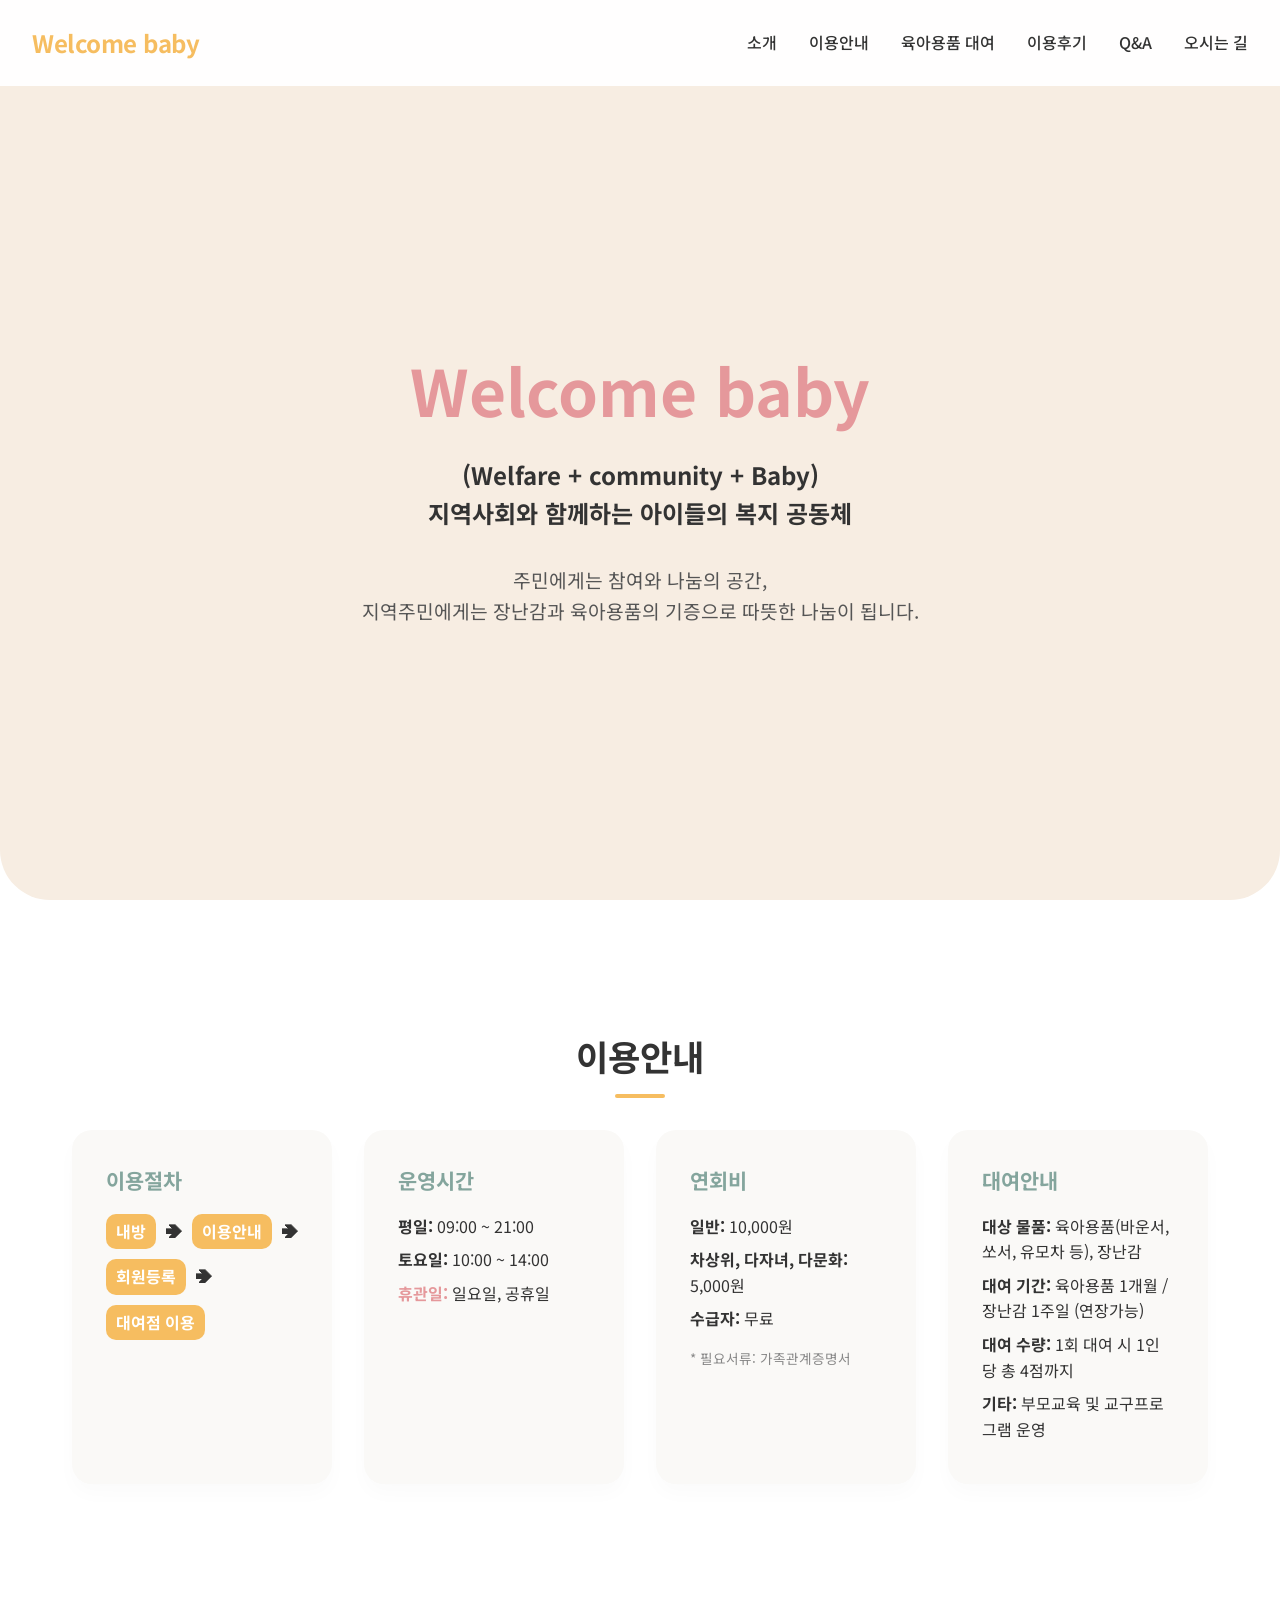
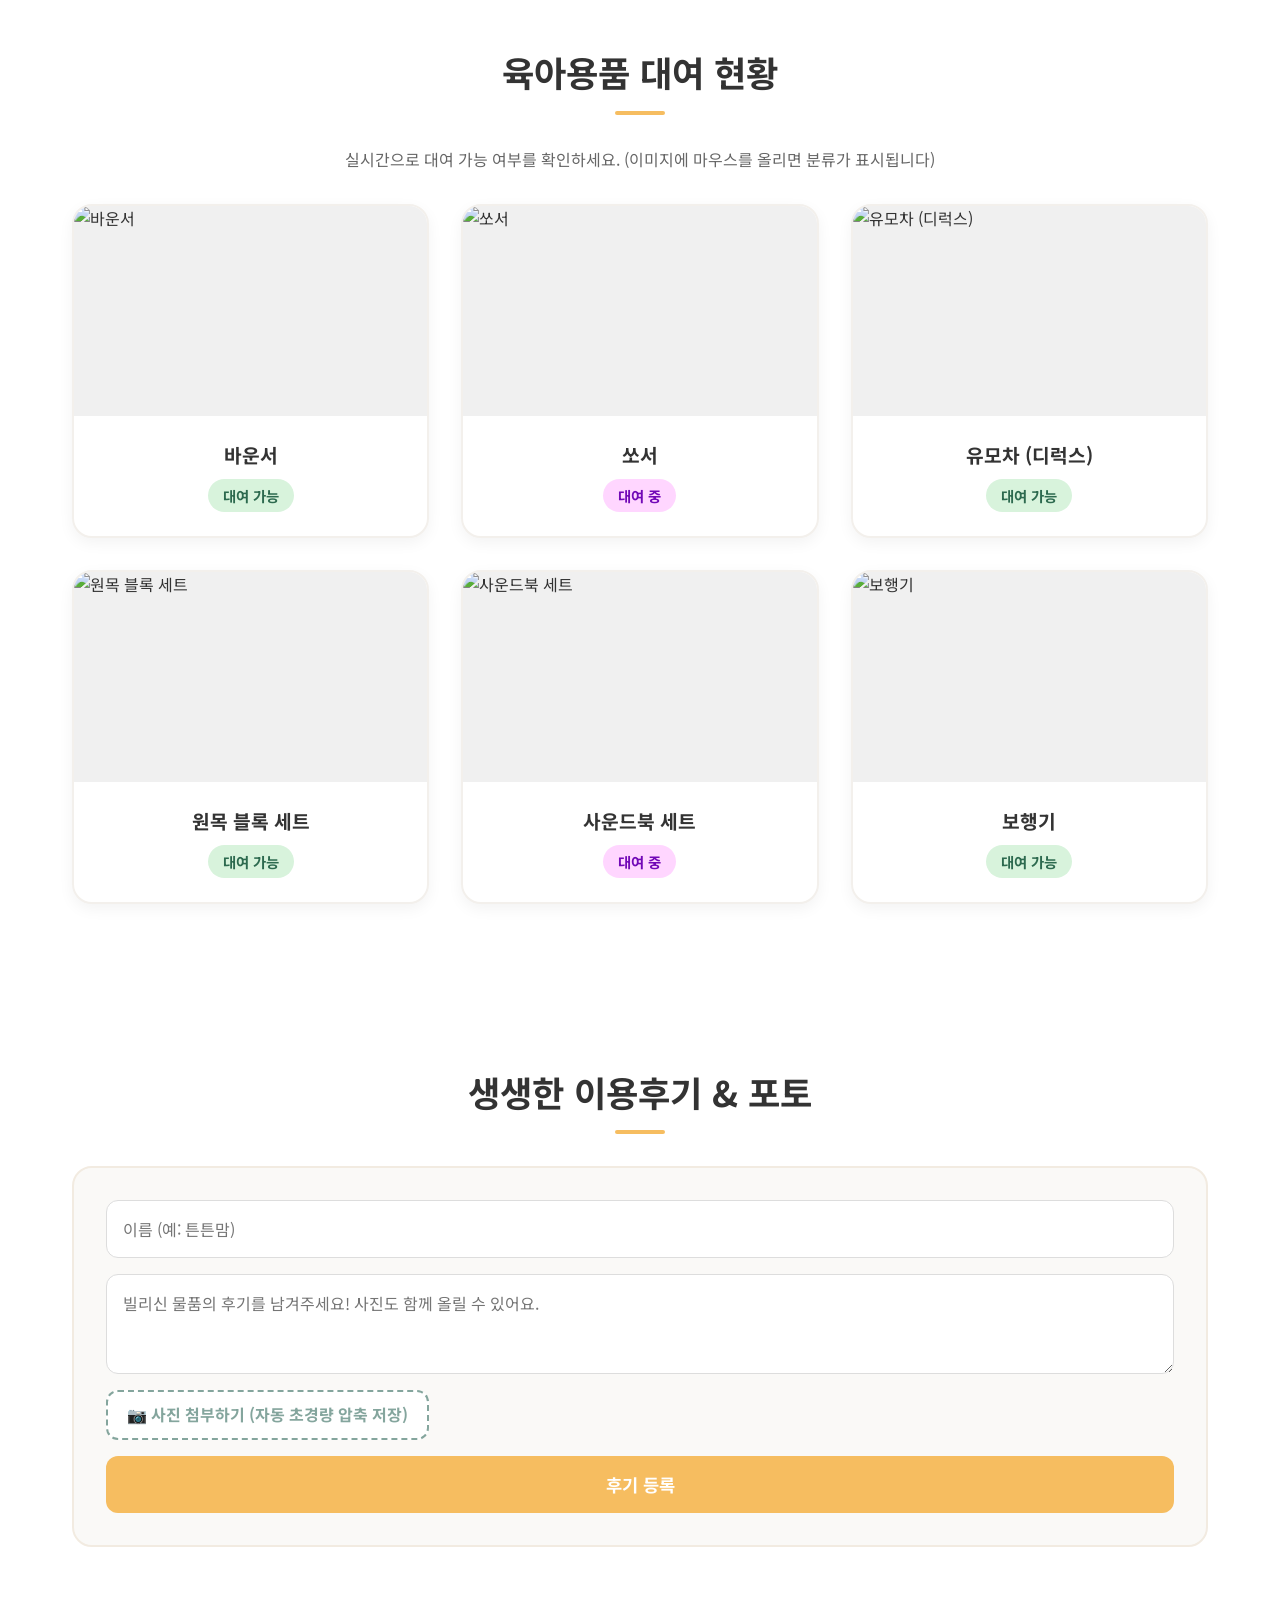
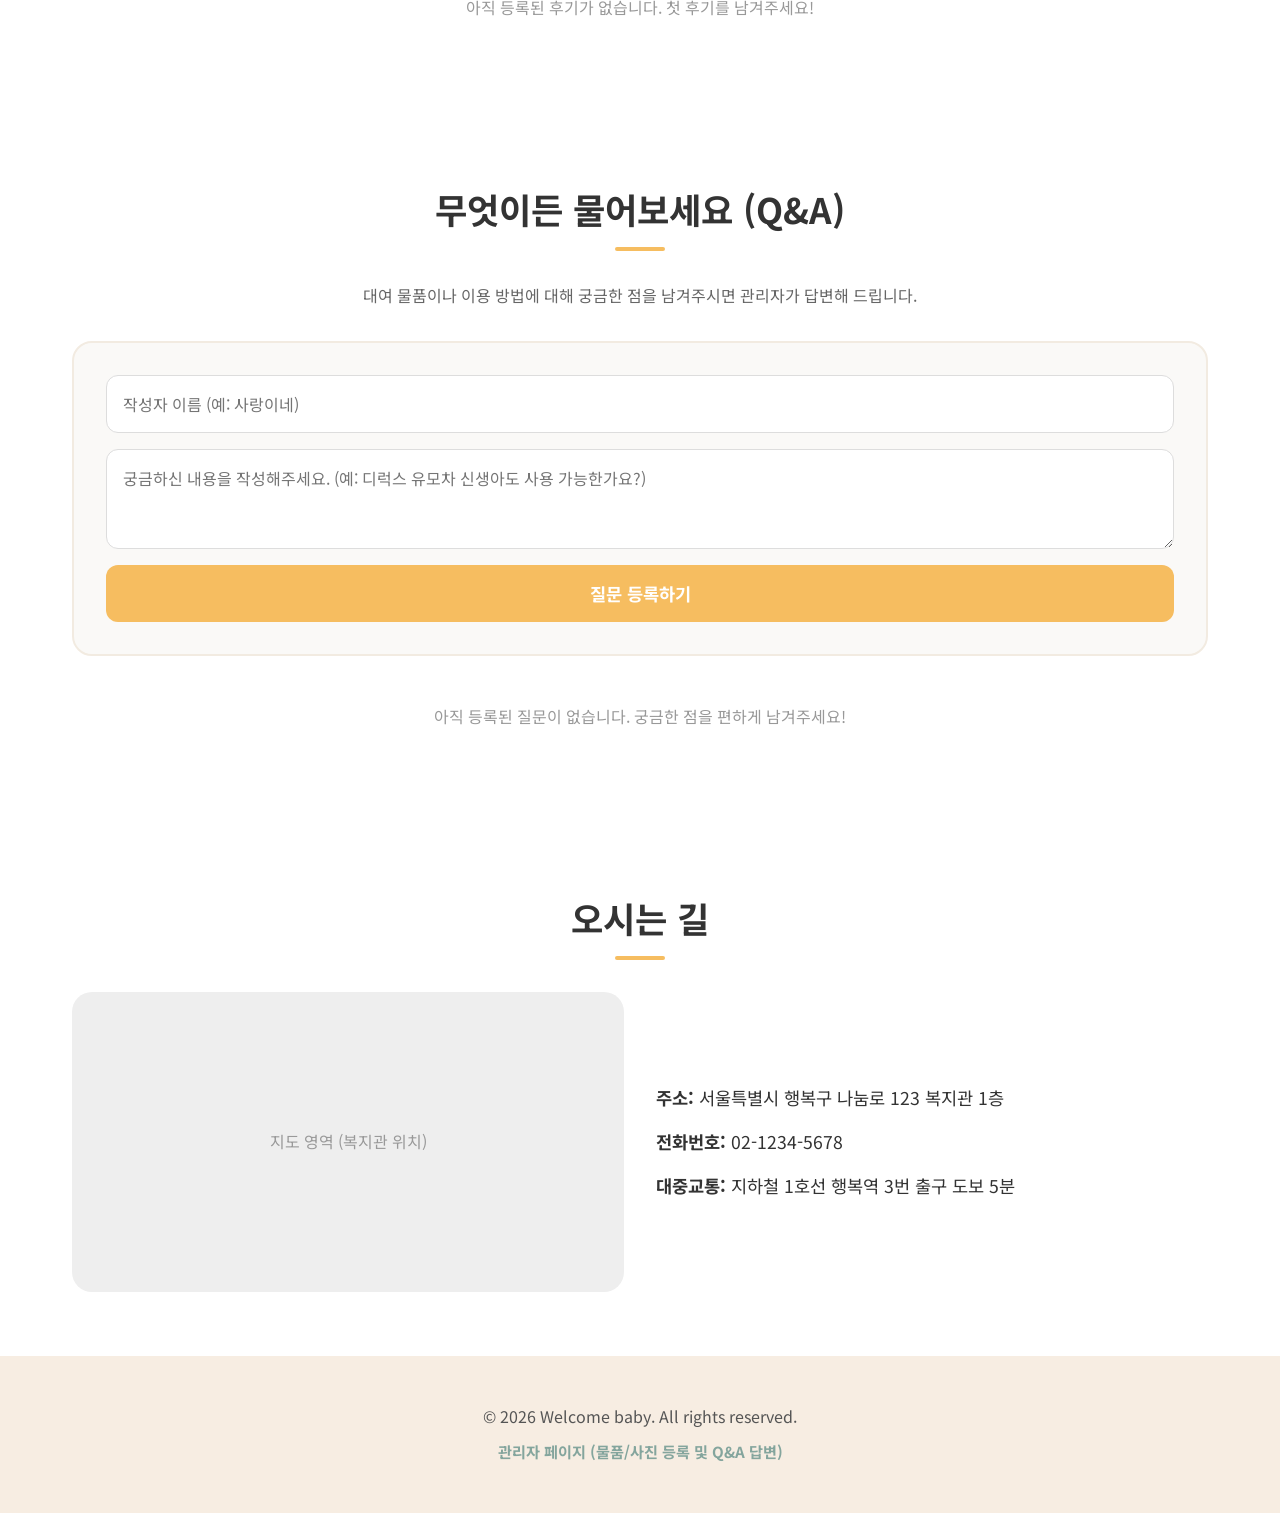
==== commit 0ab51897: "Add files via upload" ====
--- a/index.html
+++ b/index.html
@@ -15,6 +15,7 @@
                 <li><a href="#guide">이용안내</a></li>
                 <li><a href="#items">육아용품 대여</a></li>
                 <li><a href="#reviews">이용후기</a></li>
+                <li><a href="#qna">Q&amp;A</a></li>
                 <li><a href="#location">오시는 길</a></li>
             </ul>
         </nav>
@@ -76,22 +77,51 @@
         <!-- Items Section -->
         <section id="items" class="items-section">
             <h2>육아용품 대여 현황</h2>
-            <p>실시간으로 대여 가능 여부를 확인하세요.</p>
+            <p class="section-sub">실시간으로 대여 가능 여부를 확인하세요. (이미지에 마우스를 올리면 분류가 표시됩니다)</p>
             <div class="item-grid" id="item-grid">
                 <!-- Items will be loaded here via JS -->
             </div>
         </section>
 
-        <!-- Reviews Section -->
+        <!-- Reviews Section (with ultra-lightweight photo upload) -->
         <section id="reviews" class="reviews-section">
-            <h2>생생한 이용후기</h2>
+            <h2>생생한 이용후기 &amp; 포토</h2>
             <div class="review-form">
                 <input type="text" id="reviewer-name" placeholder="이름 (예: 튼튼맘)">
-                <textarea id="review-content" placeholder="빌리신 물품의 후기를 남겨주세요!"></textarea>
-                <button onclick="addReview()">후기 등록</button>
+                <textarea id="review-content" placeholder="빌리신 물품의 후기를 남겨주세요! 사진도 함께 올릴 수 있어요."></textarea>
+                
+                <div class="photo-upload-box">
+                    <label for="review-photo" class="photo-upload-label">
+                        📷 사진 첨부하기 (자동 초경량 압축 저장)
+                    </label>
+                    <input type="file" id="review-photo" accept="image/*" onchange="previewReviewPhoto(event)">
+                    <span id="review-photo-info" class="compression-badge"></span>
+                </div>
+                <div id="review-photo-preview-wrap" class="photo-preview-wrap" style="display: none;">
+                    <img id="review-photo-preview" src="" alt="미리보기">
+                    <button type="button" class="remove-photo-btn" onclick="clearReviewPhoto()">사진 취소 ✕</button>
+                </div>
+
+                <button id="review-submit-btn" onclick="addReview()">후기 등록</button>
             </div>
             <div class="review-list" id="review-list">
                 <!-- Reviews will be loaded here -->
+            </div>
+        </section>
+
+        <!-- Q&A Section -->
+        <section id="qna" class="qna-section">
+            <h2>무엇이든 물어보세요 (Q&amp;A)</h2>
+            <p class="section-sub">대여 물품이나 이용 방법에 대해 궁금한 점을 남겨주시면 관리자가 답변해 드립니다.</p>
+            
+            <div class="qna-form">
+                <input type="text" id="qna-name" placeholder="작성자 이름 (예: 사랑이네)">
+                <textarea id="qna-question" placeholder="궁금하신 내용을 작성해주세요. (예: 디럭스 유모차 신생아도 사용 가능한가요?)"></textarea>
+                <button id="qna-submit-btn" onclick="addQuestion()">질문 등록하기</button>
+            </div>
+
+            <div class="qna-list" id="qna-list">
+                <!-- Q&A items will be loaded here -->
             </div>
         </section>
 
@@ -113,9 +143,13 @@
 
     <footer>
         <p>&copy; 2026 Welcome baby. All rights reserved.</p>
-        <p><a href="admin.html" class="admin-link">관리자 페이지</a></p>
+        <p><a href="admin.html" class="admin-link">관리자 페이지 (물품/사진 등록 및 Q&amp;A 답변)</a></p>
     </footer>
 
+    <!-- Firebase SDK (Compat) -->
+    <script src="https://www.gstatic.com/firebasejs/10.12.2/firebase-app-compat.js"></script>
+    <script src="https://www.gstatic.com/firebasejs/10.12.2/firebase-database-compat.js"></script>
+    <script src="firebase-config.js"></script>
     <script src="script.js"></script>
 </body>
 </html>
--- a/style.css
+++ b/style.css
@@ -4,6 +4,7 @@
     --primary-color: #f7ede2; /* Soft beige/cream */
     --secondary-color: #f6bd60; /* Warm yellow/orange */
     --accent-color: #84a59d; /* Soft green */
+    --pink-color: #e5989b;
     --text-color: #333333;
     --bg-color: #ffffff;
     --card-bg: #faf9f7;
@@ -49,6 +50,7 @@
     list-style: none;
     display: flex;
     gap: 2rem;
+    flex-wrap: wrap;
 }
 
 nav a {
@@ -72,7 +74,7 @@
 h2 {
     text-align: center;
     font-size: 2.2rem;
-    margin-bottom: 3rem;
+    margin-bottom: 1rem;
     color: var(--text-color);
     position: relative;
 }
@@ -83,8 +85,14 @@
     width: 50px;
     height: 4px;
     background-color: var(--secondary-color);
-    margin: 10px auto 0;
+    margin: 10px auto 2rem;
     border-radius: 2px;
+}
+
+.section-sub {
+    text-align: center;
+    color: #666;
+    margin-bottom: 2rem;
 }
 
 /* Hero Section */
@@ -103,7 +111,7 @@
 
 .hero-content h1 {
     font-size: 4rem;
-    color: #e5989b;
+    color: var(--pink-color);
     margin-bottom: 1rem;
 }
 
@@ -169,7 +177,7 @@
 }
 
 .highlight {
-    color: #e5989b;
+    color: var(--pink-color);
 }
 
 .note {
@@ -193,11 +201,12 @@
     box-shadow: 0 5px 15px rgba(0,0,0,0.05);
     position: relative;
     cursor: pointer;
+    border: 2px solid #f3f0ec;
 }
 
 .item-image-wrapper {
     position: relative;
-    height: 200px;
+    height: 210px;
     background-color: #f0f0f0;
     overflow: hidden;
 }
@@ -216,7 +225,7 @@
 .item-hover-overlay {
     position: absolute;
     top: 0; left: 0; right: 0; bottom: 0;
-    background-color: rgba(246, 189, 96, 0.9);
+    background-color: rgba(246, 189, 96, 0.92);
     color: white;
     display: flex;
     align-items: center;
@@ -260,8 +269,8 @@
     color: #7209b7;
 }
 
-/* Reviews Section */
-.review-form {
+/* Reviews & Q&A Forms */
+.review-form, .qna-form {
     background-color: var(--card-bg);
     padding: 2rem;
     border-radius: var(--border-radius);
@@ -269,37 +278,114 @@
     display: flex;
     flex-direction: column;
     gap: 1rem;
-}
-
-.review-form input, .review-form textarea {
+    border: 2px solid #f2ebe1;
+}
+
+.review-form input[type="text"],
+.review-form textarea,
+.qna-form input[type="text"],
+.qna-form textarea {
     padding: 1rem;
     border: 1px solid #ddd;
-    border-radius: 10px;
+    border-radius: 12px;
     font-size: 1rem;
-}
-
-.review-form textarea {
+    background-color: #fff;
+}
+
+.review-form textarea,
+.qna-form textarea {
     resize: vertical;
     min-height: 100px;
 }
 
-.review-form button {
+.review-form button#review-submit-btn,
+.qna-form button#qna-submit-btn {
     background-color: var(--secondary-color);
     color: white;
     border: none;
     padding: 1rem;
-    border-radius: 10px;
+    border-radius: 12px;
     font-size: 1.1rem;
     font-weight: 700;
     cursor: pointer;
     transition: background-color 0.3s;
 }
 
-.review-form button:hover {
-    background-color: #e5989b;
-}
-
-.review-list {
+.review-form button#review-submit-btn:hover,
+.qna-form button#qna-submit-btn:hover {
+    background-color: var(--pink-color);
+}
+
+/* Photo Upload Controls */
+.photo-upload-box {
+    display: flex;
+    align-items: center;
+    gap: 1rem;
+    flex-wrap: wrap;
+}
+
+.photo-upload-box input[type="file"] {
+    display: none;
+}
+
+.photo-upload-label {
+    display: inline-block;
+    background-color: #fff;
+    border: 2px dashed var(--accent-color);
+    color: var(--accent-color);
+    padding: 0.65rem 1.2rem;
+    border-radius: 12px;
+    font-weight: 700;
+    cursor: pointer;
+    transition: all 0.2s;
+}
+
+.photo-upload-label:hover {
+    background-color: var(--accent-color);
+    color: #fff;
+}
+
+.compression-badge {
+    font-size: 0.88rem;
+    color: #2d6a4f;
+    background-color: #d8f3dc;
+    padding: 0.35rem 0.8rem;
+    border-radius: 15px;
+    font-weight: 600;
+    display: none;
+}
+
+.photo-preview-wrap {
+    display: flex;
+    align-items: center;
+    gap: 1rem;
+    background: #fff;
+    padding: 0.8rem;
+    border-radius: 12px;
+    border: 1px solid #eee;
+    width: fit-content;
+}
+
+.photo-preview-wrap img {
+    width: 90px;
+    height: 90px;
+    object-fit: cover;
+    border-radius: 10px;
+}
+
+.remove-photo-btn {
+    background-color: #ffccd5;
+    color: #c9184a;
+    border: none;
+    padding: 0.4rem 0.8rem;
+    border-radius: 8px;
+    cursor: pointer;
+    font-weight: 700;
+    font-size: 0.85rem;
+}
+
+/* Review List */
+.review-list, .qna-list {
     display: flex;
     flex-direction: column;
     gap: 1.5rem;
@@ -309,22 +395,91 @@
     background-color: white;
     padding: 1.5rem;
     border-radius: 15px;
-    box-shadow: 0 2px 10px rgba(0,0,0,0.03);
+    box-shadow: 0 2px 10px rgba(0,0,0,0.04);
     border-left: 5px solid var(--accent-color);
 }
 
-.review-header {
+.review-header, .qna-header {
     display: flex;
     justify-content: space-between;
-    margin-bottom: 0.5rem;
+    align-items: center;
+    margin-bottom: 0.6rem;
     font-size: 0.9rem;
     color: #777;
 }
 
-.reviewer-name {
+.reviewer-name, .qna-author {
     font-weight: 700;
     color: var(--text-color);
     font-size: 1.1rem;
+}
+
+.review-photo-display {
+    margin-top: 0.8rem;
+}
+
+.review-photo-display img {
+    max-width: 240px;
+    max-height: 240px;
+    border-radius: 12px;
+    border: 2px solid var(--primary-color);
+    object-fit: cover;
+}
+
+/* Q&A Item Styles */
+.qna-item {
+    background-color: white;
+    padding: 1.5rem;
+    border-radius: 15px;
+    box-shadow: 0 2px 12px rgba(0,0,0,0.04);
+    border-left: 5px solid var(--secondary-color);
+}
+
+.qna-badge {
+    display: inline-block;
+    padding: 3px 10px;
+    border-radius: 12px;
+    font-size: 0.8rem;
+    font-weight: 700;
+    margin-right: 8px;
+}
+
+.qna-waiting {
+    background-color: #fff3cd;
+    color: #b45309;
+}
+
+.qna-answered {
+    background-color: #d8f3dc;
+    color: #2d6a4f;
+}
+
+.qna-question-text {
+    font-size: 1.05rem;
+    color: #333;
+    white-space: pre-wrap;
+    margin-bottom: 0.5rem;
+}
+
+.qna-answer-box {
+    margin-top: 1rem;
+    background-color: var(--primary-color);
+    padding: 1rem 1.2rem;
+    border-radius: 12px;
+    border-left: 4px solid var(--pink-color);
+}
+
+.qna-answer-title {
+    font-weight: 700;
+    color: #c9184a;
+    font-size: 0.92rem;
+    margin-bottom: 0.3rem;
+}
+
+.qna-answer-text {
+    color: #333;
+    white-space: pre-wrap;
+    font-size: 0.98rem;
 }
 
 /* Location Section */
@@ -367,7 +522,8 @@
 .admin-link {
     color: var(--accent-color);
     text-decoration: none;
-    font-size: 0.9rem;
+    font-size: 0.95rem;
+    font-weight: 700;
     margin-top: 10px;
     display: inline-block;
 }
@@ -380,7 +536,13 @@
 @media (max-width: 768px) {
     header {
         flex-direction: column;
+        gap: 0.8rem;
+        padding: 1rem;
+    }
+
+    nav ul {
         gap: 1rem;
+        justify-content: center;
     }
     
     .hero-content h1 {
